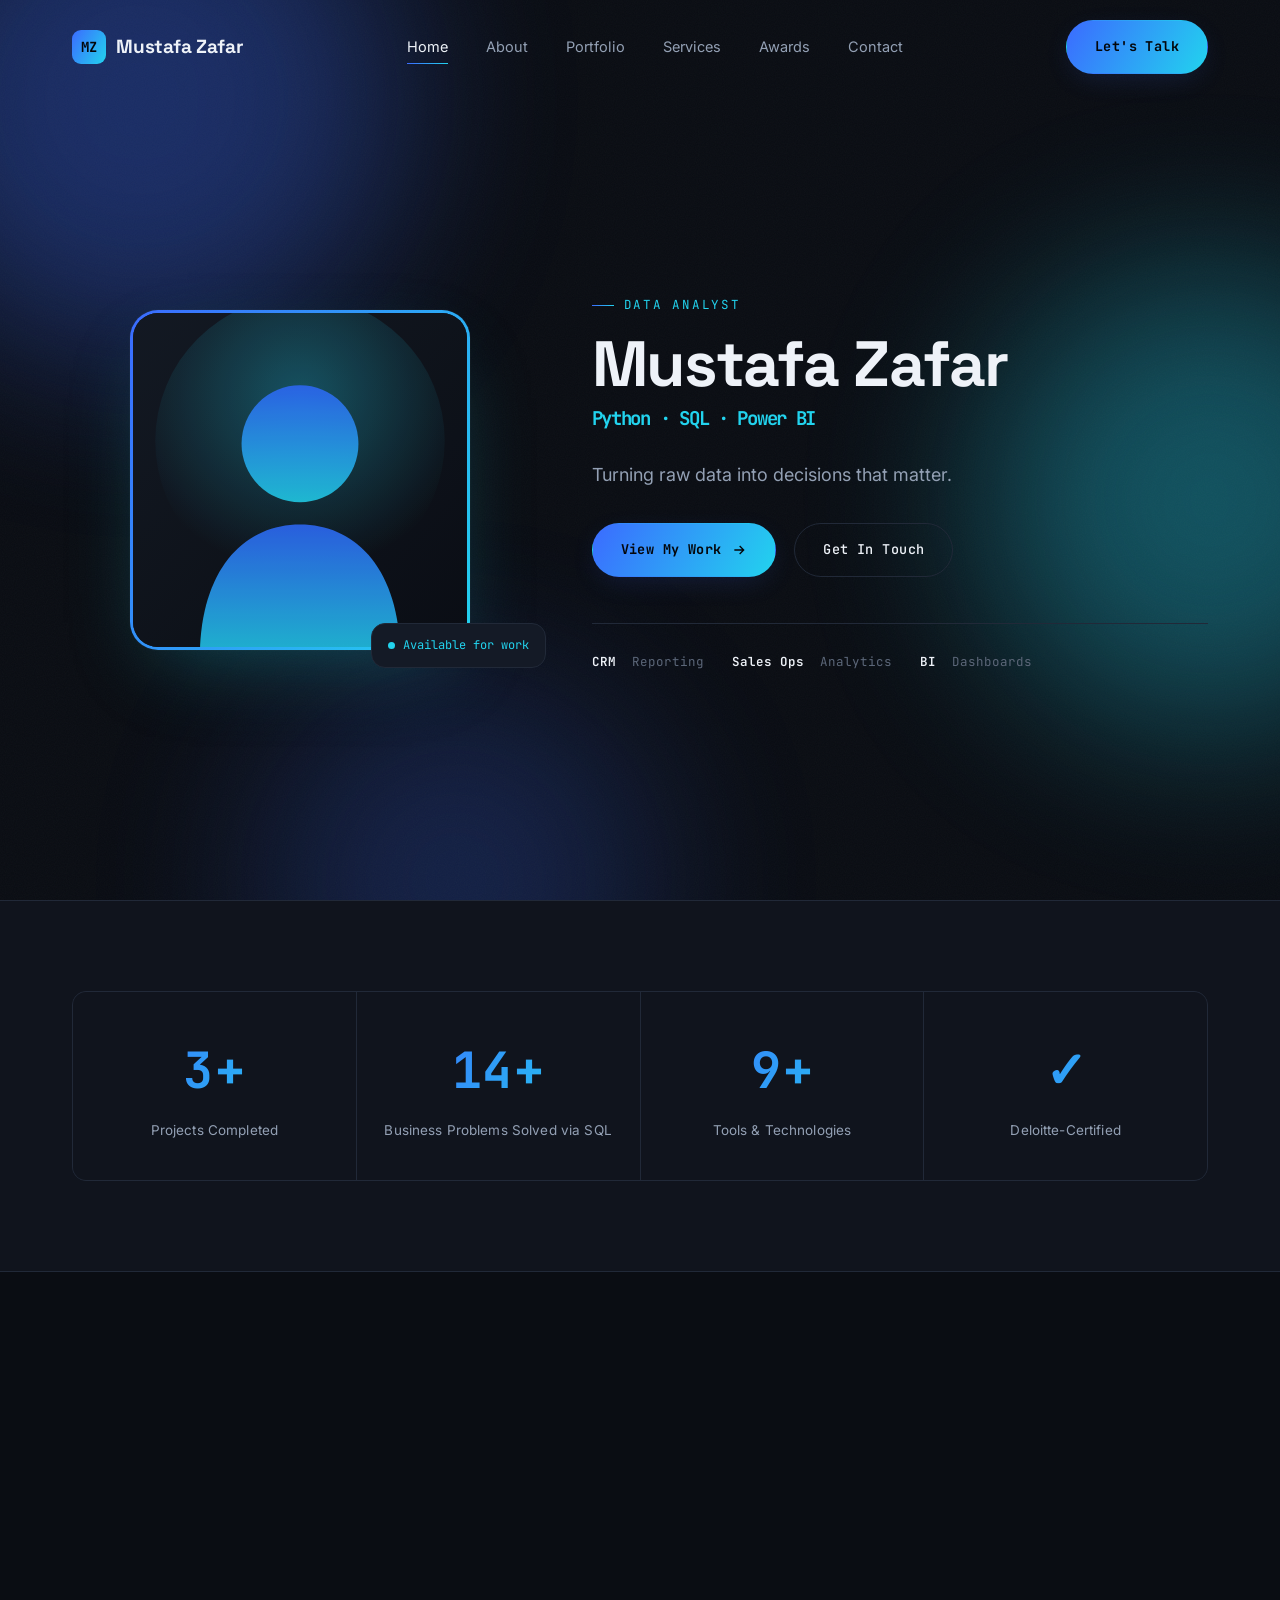
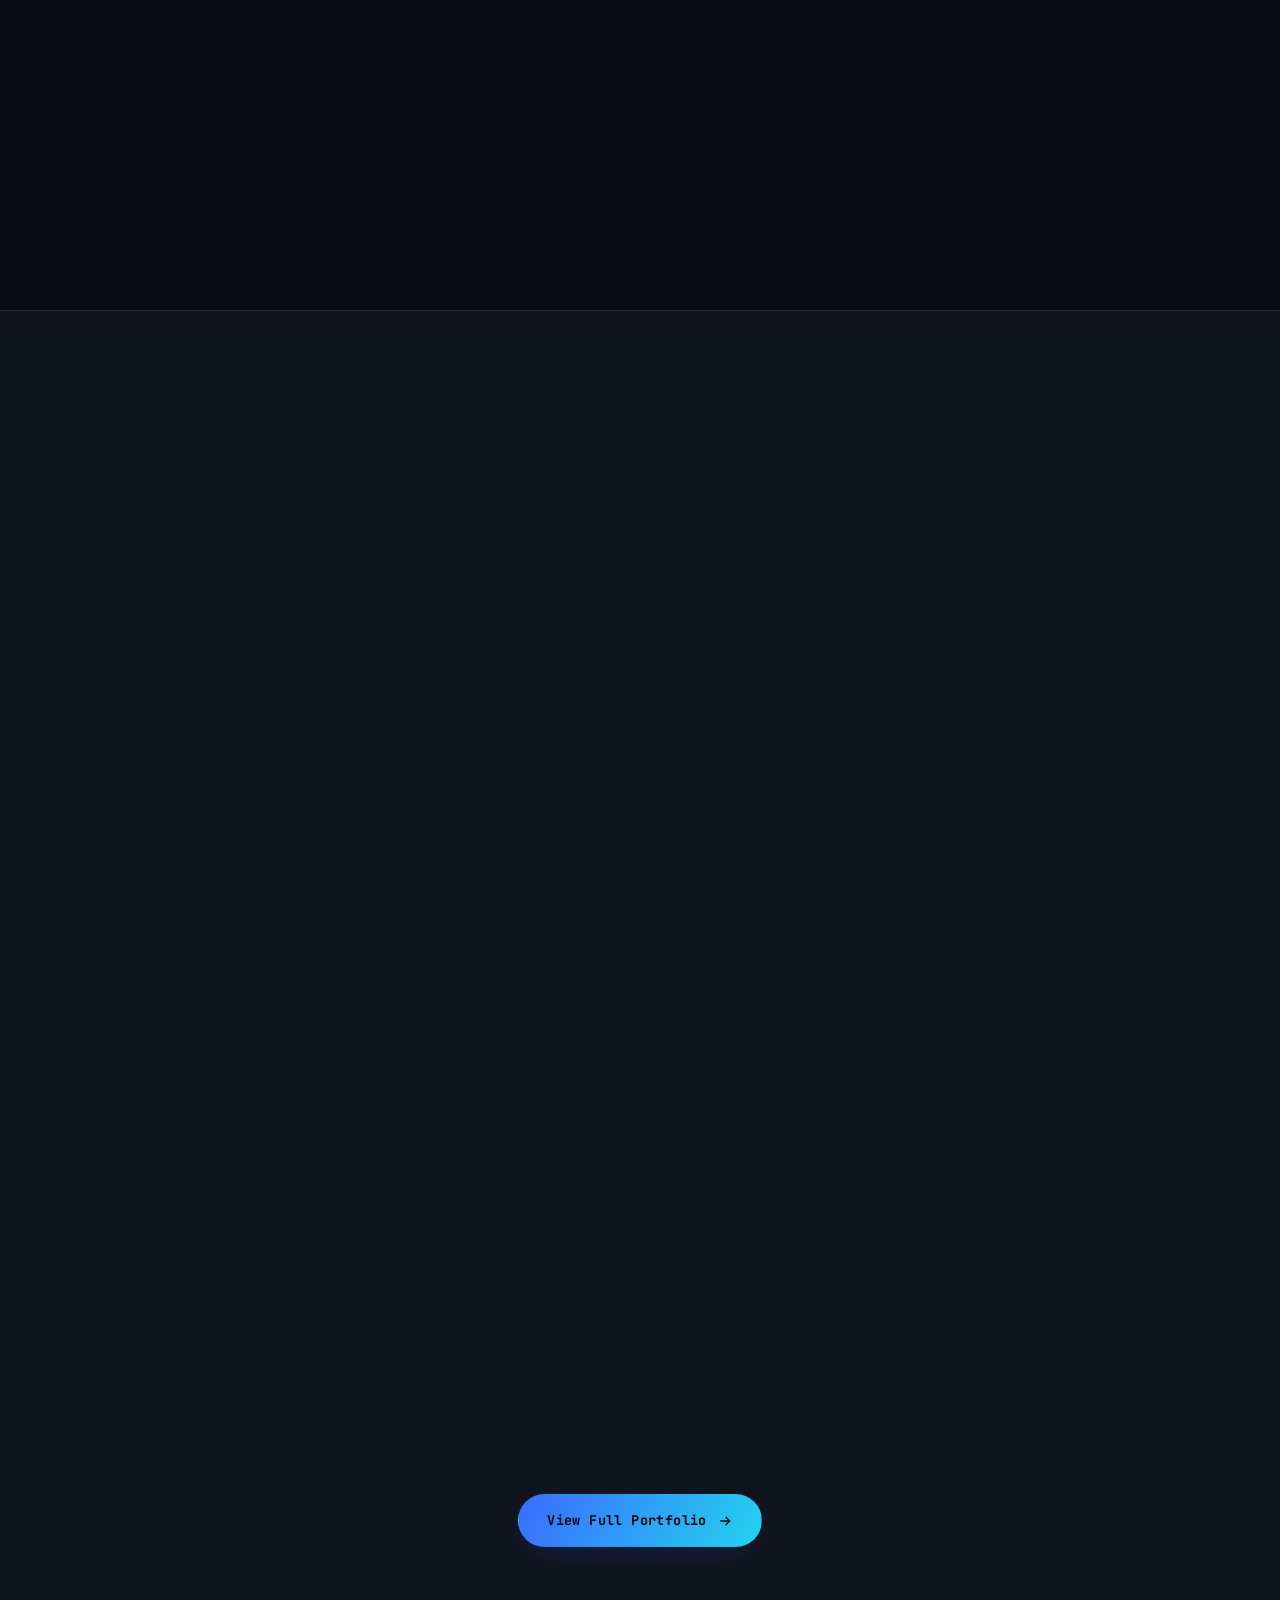
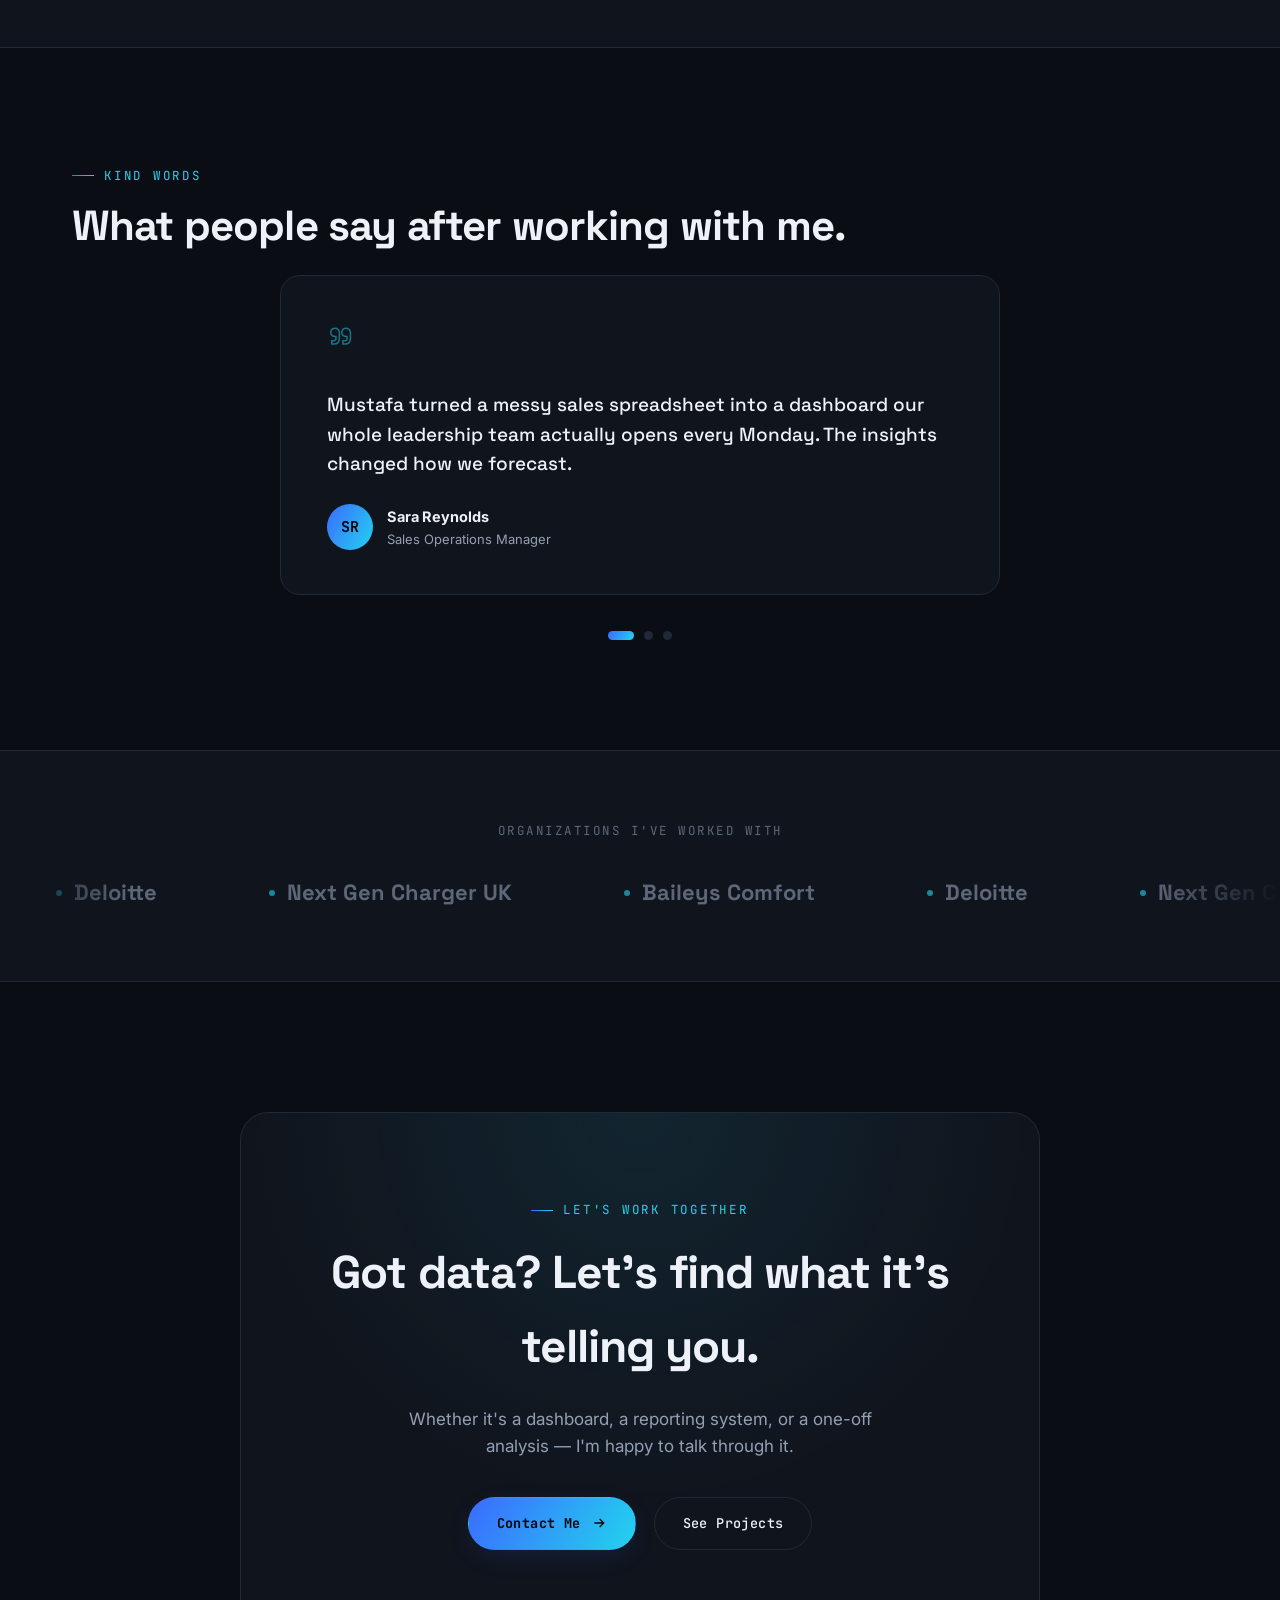
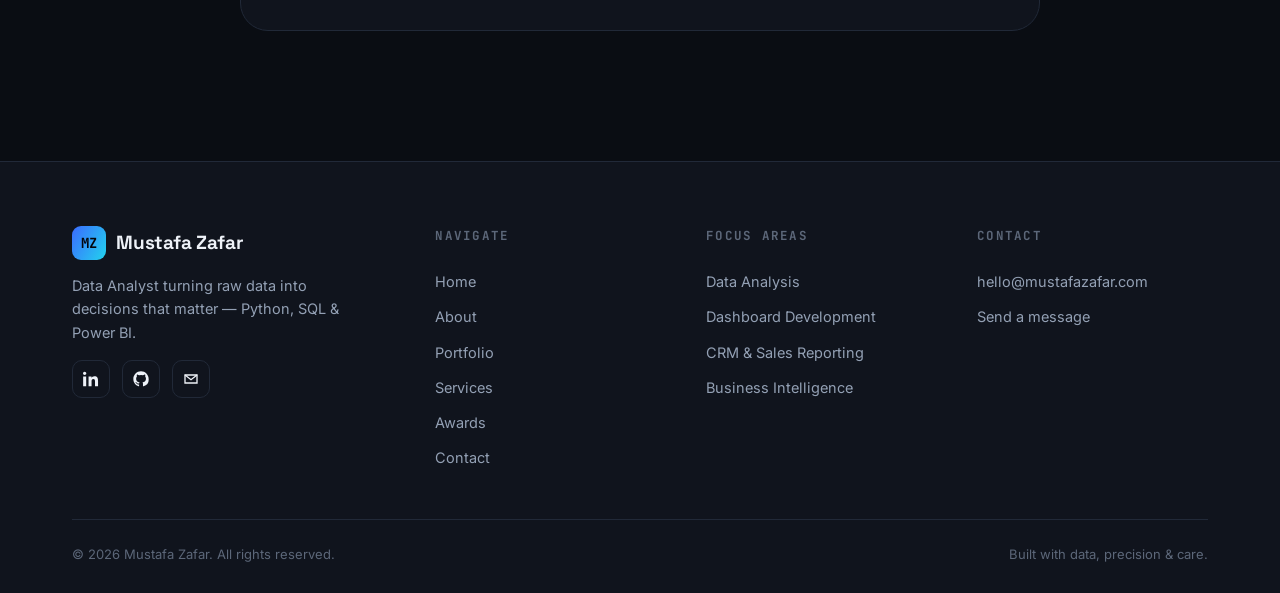
==== index.html @ 4d863cb8 "Add files via upload" ====
<!DOCTYPE html>
<html lang="en">
<head>
<meta charset="UTF-8">
<meta name="viewport" content="width=device-width, initial-scale=1.0">
<title>Mustafa Zafar — Data Analyst</title>
<meta name="description" content="Mustafa Zafar — Data Analyst specializing in Python, SQL, and Power BI. Turning raw data into decisions that matter.">
<link rel="preconnect" href="https://fonts.googleapis.com">
<link href="https://fonts.googleapis.com/css2?family=Space+Grotesk:wght@500;700&family=Inter:wght@400;500;600&family=JetBrains+Mono:wght@400;500;700&display=swap" rel="stylesheet">
<link rel="stylesheet" href="assets/css/style.css">
<link rel="stylesheet" href="assets/css/home.css">
</head>
<body data-page="home">

<div class="ambient">
  <div class="blob blob-a"></div>
  <div class="blob blob-b"></div>
  <div class="blob blob-c"></div>
</div>
<div class="grain"></div>

<!-- ===== Header ===== -->
<header class="site-header">
  <div class="container nav-inner">
    <a href="index.html" class="logo">
      <span class="logo-mark">MZ</span>
      Mustafa Zafar
    </a>
    <nav class="nav-links">
      <a href="index.html" class="active">Home</a>
      <a href="about.html">About</a>
      <a href="portfolio.html">Portfolio</a>
      <a href="services.html">Services</a>
      <a href="awards.html">Awards</a>
      <a href="contact.html">Contact</a>
    </nav>
    <div class="nav-cta">
      <a href="contact.html" class="btn btn-primary">Let's Talk</a>
      <button class="nav-toggle" aria-label="Toggle menu">
        <span></span><span></span><span></span>
      </button>
    </div>
  </div>
</header>

<main>

  <!-- ===== Hero ===== -->
  <section class="hero">
    <div class="container hero-grid">
      <div class="hero-photo-wrap">
        <div class="hero-photo-frame">
          <div class="hero-photo-inner">
            <img src="assets/img/placeholder-headshot.svg" alt="Mustafa Zafar — Data Analyst" data-img="headshot">
          </div>
        </div>
        <div class="hero-photo-tag"><span class="dot"></span> Available for work</div>
      </div>

      <div class="hero-copy">
        <span class="eyebrow" data-ck="home.heroEyebrow">Data Analyst</span>
        <h1><span data-ck="home.heroName">Mustafa Zafar</span><span class="hero-role" data-ck="home.heroRole">Python · SQL · Power BI</span></h1>
        <p class="hero-tagline" data-ck="home.heroTagline">Turning raw data into decisions that matter.</p>
        <div class="hero-actions">
          <a href="portfolio.html" class="btn btn-primary">
            <span data-ck="home.heroCtaPrimary">View My Work</span>
            <svg viewBox="0 0 24 24" fill="none" stroke="currentColor" stroke-width="2"><path d="M5 12h14M13 6l6 6-6 6"/></svg>
          </a>
          <a href="contact.html" class="btn btn-ghost" data-ck="home.heroCtaSecondary">Get In Touch</a>
        </div>
        <div class="hero-meta">
          <div class="hero-meta-item"><b>CRM</b>&nbsp;Reporting</div>
          <div class="hero-meta-item"><b>Sales Ops</b>&nbsp;Analytics</div>
          <div class="hero-meta-item"><b>BI</b>&nbsp;Dashboards</div>
        </div>
      </div>
    </div>
  </section>

  <!-- ===== Stats ===== -->
  <section class="stats">
    <div class="container">
      <div class="stats-grid">
        <div class="stat-card reveal">
          <div class="stat-num js-counter" data-stat="statProjects" data-target="4" data-suffix="+"><span class="num-value">0</span>+</div>
          <div class="stat-label">Projects Completed</div>
        </div>
        <div class="stat-card reveal reveal-delay-1">
          <div class="stat-num js-counter" data-stat="statProblems" data-target="15" data-suffix="+"><span class="num-value">0</span>+</div>
          <div class="stat-label">Business Problems Solved via SQL</div>
        </div>
        <div class="stat-card reveal reveal-delay-2">
          <div class="stat-num js-counter" data-stat="statTools" data-target="10" data-suffix="+"><span class="num-value">0</span>+</div>
          <div class="stat-label">Tools &amp; Technologies</div>
        </div>
        <div class="stat-card reveal reveal-delay-3">
          <div class="stat-num"><span class="num-value">✓</span></div>
          <div class="stat-label">Deloitte-Certified</div>
        </div>
      </div>
    </div>
  </section>

  <!-- ===== Services teaser ===== -->
  <section class="services">
    <div class="container">
      <div class="services-head reveal">
        <div>
          <span class="eyebrow">What I Do</span>
          <h2 class="section-title">From raw tables to <span class="text-gradient">real decisions.</span></h2>
        </div>
        <a href="services.html" class="btn btn-ghost">All Services
          <svg viewBox="0 0 24 24" fill="none" stroke="currentColor" stroke-width="2"><path d="M5 12h14M13 6l6 6-6 6"/></svg>
        </a>
      </div>

      <div class="services-grid">
        <div class="service-card reveal">
          <div class="service-icon">
            <svg viewBox="0 0 24 24" fill="none" stroke-linecap="round" stroke-linejoin="round"><path d="M3 3v18h18"/><path d="M7 15l4-6 4 3 5-8"/></svg>
          </div>
          <h3>Data Analysis</h3>
          <p>Cleaning, modeling, and interpreting data to surface the insight that actually matters.</p>
        </div>
        <div class="service-card reveal reveal-delay-1">
          <div class="service-icon">
            <svg viewBox="0 0 24 24" fill="none" stroke-linecap="round" stroke-linejoin="round"><rect x="3" y="3" width="7" height="9" rx="1"/><rect x="14" y="3" width="7" height="5" rx="1"/><rect x="14" y="12" width="7" height="9" rx="1"/><rect x="3" y="16" width="7" height="5" rx="1"/></svg>
          </div>
          <h3>Dashboard Development</h3>
          <p>Interactive Power BI &amp; Tableau dashboards built for fast, confident decisions.</p>
        </div>
        <div class="service-card reveal reveal-delay-2">
          <div class="service-icon">
            <svg viewBox="0 0 24 24" fill="none" stroke-linecap="round" stroke-linejoin="round"><path d="M17 21v-2a4 4 0 0 0-4-4H5a4 4 0 0 0-4 4v2"/><circle cx="9" cy="7" r="4"/><path d="M23 21v-2a4 4 0 0 0-3-3.87"/><path d="M16 3.13a4 4 0 0 1 0 7.75"/></svg>
          </div>
          <h3>CRM &amp; Sales Reporting</h3>
          <p>Pipeline and performance reporting that keeps sales teams aligned on what's working.</p>
        </div>
        <div class="service-card reveal reveal-delay-3">
          <div class="service-icon">
            <svg viewBox="0 0 24 24" fill="none" stroke-linecap="round" stroke-linejoin="round"><path d="M12 2v20M2 12h20"/><circle cx="12" cy="12" r="9"/></svg>
          </div>
          <h3>Business Intelligence</h3>
          <p>Turning scattered metrics into a single source of truth leadership can act on.</p>
        </div>
      </div>
    </div>
  </section>

  <!-- ===== Featured Work ===== -->
  <section class="work">
    <div class="container">
      <span class="eyebrow reveal">Featured Work</span>
      <h2 class="section-title reveal">A few projects worth a closer look.</h2>

      <div class="work-grid" data-render="home-work">
        <!-- populated live from the Admin Panel's Portfolio manager -->
      </div>

      <div class="work-cta reveal">
        <a href="portfolio.html" class="btn btn-primary">
          View Full Portfolio
          <svg viewBox="0 0 24 24" fill="none" stroke="currentColor" stroke-width="2"><path d="M5 12h14M13 6l6 6-6 6"/></svg>
        </a>
      </div>
    </div>
  </section>

  <!-- ===== Testimonials ===== -->
  <section class="testimonials">
    <div class="container">
      <span class="eyebrow reveal">Kind Words</span>
      <h2 class="section-title reveal">What people say after working with me.</h2>

      <div class="testi-track-wrap reveal">
        <div class="testi-track">
          <div class="testi-slide">
            <div class="testi-card">
              <div class="testi-quote-mark">"</div>
              <p>Mustafa turned a messy sales spreadsheet into a dashboard our whole leadership team actually opens every Monday. The insights changed how we forecast.</p>
              <div class="testi-person">
                <div class="testi-avatar">SR</div>
                <div><b>Sara Reynolds</b><span>Sales Operations Manager</span></div>
              </div>
            </div>
          </div>
          <div class="testi-slide">
            <div class="testi-card">
              <div class="testi-quote-mark">"</div>
              <p>He has a rare mix of technical SQL skill and genuine business instinct. The CRM reporting he built saved our team hours every single week.</p>
              <div class="testi-person">
                <div class="testi-avatar">JK</div>
                <div><b>James Kilroy</b><span>CRM Lead, Next Gen Charger UK</span></div>
              </div>
            </div>
          </div>
          <div class="testi-slide">
            <div class="testi-card">
              <div class="testi-quote-mark">"</div>
              <p>Clear communication, clean dashboards, and always on time. Mustafa made our data feel usable for the first time in years.</p>
              <div class="testi-person">
                <div class="testi-avatar">AH</div>
                <div><b>Amara Hussain</b><span>Business Analyst, Baileys Comfort</span></div>
              </div>
            </div>
          </div>
        </div>
        <div class="testi-controls"></div>
      </div>
    </div>
  </section>

  <!-- ===== Organizations marquee ===== -->
  <section class="orgs">
    <div class="orgs-label reveal">Organizations I've Worked With</div>
    <div class="marquee">
      <div class="marquee-track">
        <div class="org-item"><span class="org-dot"></span>Deloitte</div>
        <div class="org-item"><span class="org-dot"></span>Next Gen Charger UK</div>
        <div class="org-item"><span class="org-dot"></span>Baileys Comfort</div>
        <div class="org-item"><span class="org-dot"></span>Deloitte</div>
        <div class="org-item"><span class="org-dot"></span>Next Gen Charger UK</div>
        <div class="org-item"><span class="org-dot"></span>Baileys Comfort</div>
        <div class="org-item"><span class="org-dot"></span>Deloitte</div>
        <div class="org-item"><span class="org-dot"></span>Next Gen Charger UK</div>
        <div class="org-item"><span class="org-dot"></span>Baileys Comfort</div>
        <div class="org-item"><span class="org-dot"></span>Deloitte</div>
        <div class="org-item"><span class="org-dot"></span>Next Gen Charger UK</div>
        <div class="org-item"><span class="org-dot"></span>Baileys Comfort</div>
      </div>
    </div>
  </section>

  <!-- ===== Closing CTA ===== -->
  <section class="cta-section">
    <div class="container">
      <div class="cta-box reveal">
        <span class="eyebrow">Let's Work Together</span>
        <h2 data-ck="home.ctaHeading">Got data? Let's find what it's telling you.</h2>
        <p data-ck="home.ctaSubtext">Whether it's a dashboard, a reporting system, or a one-off analysis — I'm happy to talk through it.</p>
        <div class="cta-actions">
          <a href="contact.html" class="btn btn-primary">
            Contact Me
            <svg viewBox="0 0 24 24" fill="none" stroke="currentColor" stroke-width="2"><path d="M5 12h14M13 6l6 6-6 6"/></svg>
          </a>
          <a href="portfolio.html" class="btn btn-ghost">See Projects</a>
        </div>
      </div>
    </div>
  </section>

</main>

<!-- ===== Footer ===== -->
<footer class="site-footer">
  <div class="container">
    <div class="footer-grid">
      <div class="footer-brand">
        <a href="index.html" class="logo"><span class="logo-mark">MZ</span> Mustafa Zafar</a>
        <p>Data Analyst turning raw data into decisions that matter — Python, SQL &amp; Power BI.</p>
        <div class="socials">
          <a href="#" class="social-btn" aria-label="LinkedIn" data-social="linkedin"><svg viewBox="0 0 24 24" fill="currentColor"><path d="M4.98 3.5C4.98 4.88 3.87 6 2.5 6S0 4.88 0 3.5 1.11 1 2.48 1s2.5 1.12 2.5 2.5zM.22 8.24h4.56V23H.22V8.24zM8.34 8.24h4.37v2.01h.06c.61-1.16 2.1-2.38 4.32-2.38 4.62 0 5.47 3.04 5.47 7v8.13h-4.56v-7.21c0-1.72-.03-3.93-2.39-3.93-2.4 0-2.77 1.87-2.77 3.8v7.34H8.34V8.24z"/></svg></a>
          <a href="#" class="social-btn" aria-label="GitHub" data-social="github"><svg viewBox="0 0 24 24" fill="currentColor"><path d="M12 .5C5.65.5.5 5.65.5 12c0 5.08 3.29 9.39 7.86 10.91.57.1.78-.25.78-.55v-2.15c-3.2.7-3.87-1.36-3.87-1.36-.53-1.34-1.29-1.7-1.29-1.7-1.05-.72.08-.7.08-.7 1.17.08 1.78 1.2 1.78 1.2 1.03 1.77 2.71 1.26 3.37.96.1-.75.4-1.26.73-1.55-2.55-.29-5.24-1.28-5.24-5.69 0-1.26.45-2.29 1.19-3.09-.12-.29-.52-1.46.11-3.05 0 0 .97-.31 3.18 1.18a11 11 0 0 1 5.79 0c2.2-1.49 3.17-1.18 3.17-1.18.64 1.59.24 2.76.12 3.05.74.8 1.18 1.83 1.18 3.09 0 4.42-2.69 5.39-5.25 5.68.41.36.78 1.07.78 2.17v3.21c0 .31.21.66.79.55A10.52 10.52 0 0 0 23.5 12C23.5 5.65 18.35.5 12 .5z"/></svg></a>
          <a href="#" class="social-btn" aria-label="Email" data-social="email-href"><svg viewBox="0 0 24 24" fill="none" stroke="currentColor" stroke-width="2"><path d="M3 6l9 7 9-7"/><path d="M3 6h18v12H3z"/></svg></a>
        </div>
      </div>
      <div class="footer-col">
        <h4>Navigate</h4>
        <a href="index.html">Home</a>
        <a href="about.html">About</a>
        <a href="portfolio.html">Portfolio</a>
        <a href="services.html">Services</a>
        <a href="awards.html">Awards</a>
        <a href="contact.html">Contact</a>
      </div>
      <div class="footer-col">
        <h4>Focus Areas</h4>
        <a href="services.html">Data Analysis</a>
        <a href="services.html">Dashboard Development</a>
        <a href="services.html">CRM &amp; Sales Reporting</a>
        <a href="services.html">Business Intelligence</a>
      </div>
      <div class="footer-col">
        <h4>Contact</h4>
        <a href="mailto:hello@mustafazafar.com" data-social="email">hello@mustafazafar.com</a>
        <a href="contact.html">Send a message</a>
      </div>
    </div>
    <div class="footer-bottom">
      <span>© <span id="year"></span> Mustafa Zafar. All rights reserved.</span>
      <span>Built with data, precision &amp; care.</span>
    </div>
  </div>
</footer>

<script src="assets/js/main.js"></script>
<script src="assets/js/store.js"></script>
<script src="assets/js/theme.js"></script>
<script src="assets/js/site-loader.js"></script>
<script src="assets/js/home.js"></script>
</body>
</html>
---- assets/css/style.css ----
/* ==========================================================================
   Mustafa Zafar — Portfolio Design System
   Palette: near-black charcoal base, electric blue + cyan/teal signal colors
   Type: Space Grotesk (display) / Inter (body) / JetBrains Mono (data/labels)
   ========================================================================== */

:root{
  --bg: #0a0d13;
  --bg-panel: #10141d;
  --bg-panel-2: #141a26;
  --line: #212938;
  --text: #eef2f8;
  --text-muted: #93a0b4;
  --text-dim: #5c6779;

  --blue: #3b6bff;
  --blue-soft: #3b6bff33;
  --cyan: #22d3ee;
  --cyan-soft: #22d3ee33;
  --grad-signal: linear-gradient(120deg, var(--blue), var(--cyan));

  --font-display: 'Space Grotesk', 'Inter', sans-serif;
  --font-body: 'Inter', sans-serif;
  --font-mono: 'JetBrains Mono', monospace;

  --container: 1200px;
  --radius: 14px;
  --ease: cubic-bezier(.22,.61,.36,1);
}

*,*::before,*::after{ box-sizing:border-box; }
html{ scroll-behavior:smooth; }

body{
  margin:0;
  background:var(--bg);
  color:var(--text);
  font-family:var(--font-body);
  line-height:1.6;
  overflow-x:hidden;
  -webkit-font-smoothing:antialiased;
}

img{ max-width:100%; display:block; }
a{ color:inherit; text-decoration:none; }
ul{ list-style:none; margin:0; padding:0; }
button{ font-family:inherit; cursor:pointer; }

.container{
  width:100%;
  max-width:var(--container);
  margin:0 auto;
  padding:0 32px;
}
@media (max-width:480px){
  .container{ padding:0 20px; }
}

.eyebrow{
  font-family:var(--font-mono);
  font-size:12.5px;
  letter-spacing:.14em;
  text-transform:uppercase;
  color:var(--cyan);
  display:inline-flex;
  align-items:center;
  gap:10px;
  margin-bottom:16px;
}
.eyebrow::before{
  content:'';
  width:22px; height:1px;
  background:var(--grad-signal);
}

h1,h2,h3,h4{
  font-family:var(--font-display);
  font-weight:700;
  letter-spacing:-0.02em;
  margin:0 0 .5em;
  color:var(--text);
}

.section-title{
  font-size:clamp(28px,4vw,42px);
  line-height:1.15;
}
.section-sub{
  color:var(--text-muted);
  font-size:16px;
  max-width:560px;
  margin:0 0 40px;
}

.text-gradient{
  background:var(--grad-signal);
  -webkit-background-clip:text;
  background-clip:text;
  color:transparent;
}

/* ---------- Buttons ---------- */
.btn{
  display:inline-flex;
  align-items:center;
  gap:10px;
  font-family:var(--font-mono);
  font-size:13.5px;
  letter-spacing:.03em;
  font-weight:500;
  padding:15px 28px;
  border-radius:999px;
  border:1px solid transparent;
  transition:transform .35s var(--ease), box-shadow .35s var(--ease), border-color .35s var(--ease), background .35s var(--ease);
  white-space:nowrap;
}
.btn-primary{
  background:var(--grad-signal);
  color:#04060a;
  font-weight:700;
  box-shadow:0 8px 30px -8px var(--blue-soft);
}
.btn-primary:hover{
  transform:translateY(-2px);
  box-shadow:0 14px 40px -8px rgba(59,107,255,.55);
}
.btn-ghost{
  background:transparent;
  border-color:var(--line);
  color:var(--text);
}
.btn-ghost:hover{
  border-color:var(--cyan);
  color:var(--cyan);
  transform:translateY(-2px);
}
.btn svg{ width:16px; height:16px; transition:transform .35s var(--ease); }
.btn:hover svg{ transform:translateX(3px); }

/* ---------- Background ambient motion ---------- */
.ambient{
  position:fixed;
  inset:0;
  z-index:0;
  overflow:hidden;
  pointer-events:none;
}
.blob{
  position:absolute;
  border-radius:50%;
  filter:blur(90px);
  opacity:.35;
  will-change:transform;
}
.blob-a{ width:520px; height:520px; background:var(--blue); top:-160px; left:-120px; animation:drift1 26s ease-in-out infinite; }
.blob-b{ width:460px; height:460px; background:var(--cyan); top:30%; right:-160px; animation:drift2 30s ease-in-out infinite; }
.blob-c{ width:400px; height:400px; background:var(--blue); bottom:-180px; left:20%; animation:drift3 34s ease-in-out infinite; opacity:.22; }

@keyframes drift1{
  0%,100%{ transform:translate(0,0) scale(1); }
  50%{ transform:translate(60px,90px) scale(1.12); }
}
@keyframes drift2{
  0%,100%{ transform:translate(0,0) scale(1); }
  50%{ transform:translate(-70px,60px) scale(1.08); }
}
@keyframes drift3{
  0%,100%{ transform:translate(0,0) scale(1); opacity:.22; }
  50%{ transform:translate(50px,-40px) scale(1.15); opacity:.32; }
}
@media (prefers-reduced-motion: reduce){
  .blob{ animation:none !important; }
}

.grain{
  position:fixed;
  inset:0;
  z-index:1;
  pointer-events:none;
  opacity:.035;
  background-image:url("data:image/svg+xml;utf8,<svg xmlns='http://www.w3.org/2000/svg' width='120' height='120'><filter id='n'><feTurbulence type='fractalNoise' baseFrequency='0.9' numOctaves='2' stitchTiles='stitch'/></filter><rect width='100%25' height='100%25' filter='url(%23n)'/></svg>");
}

main, header, footer{ position:relative; z-index:2; }

/* ---------- Reveal on scroll ---------- */
.reveal{
  opacity:0;
  transform:translateY(36px);
  transition:opacity .9s var(--ease), transform .9s var(--ease);
}
.reveal.is-visible{ opacity:1; transform:translateY(0); }
.reveal-delay-1{ transition-delay:.08s; }
.reveal-delay-2{ transition-delay:.16s; }
.reveal-delay-3{ transition-delay:.24s; }
.reveal-delay-4{ transition-delay:.32s; }

/* ---------- Header / Nav ---------- */
.site-header{
  position:fixed;
  top:0; left:0; right:0;
  z-index:100;
  padding:20px 0;
  transition:background .4s var(--ease), border-color .4s var(--ease), padding .4s var(--ease);
  border-bottom:1px solid transparent;
}
.site-header.scrolled{
  background:rgba(10,13,19,.78);
  backdrop-filter:blur(16px) saturate(140%);
  border-bottom-color:var(--line);
  padding:14px 0;
}
.nav-inner{
  display:flex;
  align-items:center;
  justify-content:space-between;
}
.logo{
  font-family:var(--font-display);
  font-weight:700;
  font-size:19px;
  letter-spacing:-.01em;
  display:flex;
  align-items:center;
  gap:10px;
}
.logo-mark{
  width:34px; height:34px;
  border-radius:9px;
  background:var(--grad-signal);
  display:flex;
  align-items:center;
  justify-content:center;
  font-family:var(--font-mono);
  font-weight:700;
  color:#04060a;
  font-size:14px;
}
.nav-links{
  display:flex;
  align-items:center;
  gap:38px;
}
.nav-links a{
  font-size:14.5px;
  color:var(--text-muted);
  position:relative;
  padding:4px 0;
  transition:color .3s;
}
.nav-links a::after{
  content:'';
  position:absolute; left:0; bottom:-2px;
  width:0; height:1.5px;
  background:var(--grad-signal);
  transition:width .3s var(--ease);
}
.nav-links a:hover,.nav-links a.active{ color:var(--text); }
.nav-links a:hover::after,.nav-links a.active::after{ width:100%; }
.nav-cta{ display:flex; align-items:center; gap:18px; }
.nav-toggle{
  display:none;
  flex-direction:column;
  gap:5px;
  background:none; border:none;
  padding:8px;
}
.nav-toggle span{ width:22px; height:2px; background:var(--text); border-radius:2px; transition:.3s; }

@media (max-width:900px){
  .nav-links{
    position:fixed;
    top:0; right:0;
    height:100vh;
    width:min(78vw,320px);
    background:var(--bg-panel);
    border-left:1px solid var(--line);
    flex-direction:column;
    justify-content:center;
    gap:30px;
    transform:translateX(100%);
    transition:transform .45s var(--ease);
  }
  .nav-links.open{ transform:translateX(0); }
  .nav-toggle{ display:flex; }
  .nav-cta .btn-primary{ display:none; }
}

/* ---------- Footer ---------- */
.site-footer{
  border-top:1px solid var(--line);
  padding:64px 0 28px;
  background:var(--bg-panel);
}
.footer-grid{
  display:grid;
  grid-template-columns:1.4fr 1fr 1fr 1fr;
  gap:40px;
  padding-bottom:44px;
}
.footer-brand p{
  color:var(--text-muted);
  font-size:14.5px;
  max-width:280px;
  margin-top:14px;
}
.footer-col h4{
  font-family:var(--font-mono);
  font-size:12.5px;
  letter-spacing:.1em;
  text-transform:uppercase;
  color:var(--text-dim);
  margin-bottom:18px;
}
.footer-col a{
  display:block;
  color:var(--text-muted);
  font-size:14.5px;
  padding:6px 0;
  transition:color .3s;
}
.footer-col a:hover{ color:var(--cyan); }
.socials{ display:flex; gap:12px; margin-top:16px; }
.social-btn{
  width:38px; height:38px;
  border-radius:10px;
  border:1px solid var(--line);
  display:flex; align-items:center; justify-content:center;
  transition:.3s var(--ease);
}
.social-btn svg{ width:16px; height:16px; }
.social-btn:hover{
  border-color:var(--cyan);
  color:var(--cyan);
  transform:translateY(-3px);
}
.footer-bottom{
  border-top:1px solid var(--line);
  padding-top:24px;
  display:flex;
  justify-content:space-between;
  flex-wrap:wrap;
  gap:12px;
  font-size:13px;
  color:var(--text-dim);
}

@media (max-width:760px){
  .footer-grid{ grid-template-columns:1fr 1fr; }
}

/* ---------- Closing CTA (shared across every page) ---------- */
.cta-section{
  padding:130px 0;
  text-align:center;
  position:relative;
}
.cta-box{
  border:1px solid var(--line);
  border-radius:28px;
  padding:80px 40px;
  background:radial-gradient(600px circle at 50% 0%, rgba(34,211,238,.09), transparent 65%), var(--bg-panel);
  max-width:800px;
  margin:0 auto;
}
.cta-box h2{ font-size:clamp(30px,4.4vw,46px); }
.cta-box p{ color:var(--text-muted); font-size:17px; max-width:480px; margin:16px auto 36px; }
.cta-actions{ display:flex; gap:18px; justify-content:center; flex-wrap:wrap; }

@media (max-width:600px){
  .cta-box{ padding:56px 26px; border-radius:22px; }
}
---- assets/css/home.css ----
/* ---------- Hero ---------- */
.hero{
  min-height:100vh;
  display:flex;
  align-items:center;
  padding:150px 0 90px;
}
.hero-grid{
  display:grid;
  grid-template-columns:.85fr 1.15fr;
  gap:64px;
  align-items:center;
}
.hero-photo-wrap{
  position:relative;
  display:flex;
  justify-content:center;
}
.hero-photo-frame{
  position:relative;
  width:340px;
  aspect-ratio:1/1;
  border-radius:28px;
  padding:3px;
  background:var(--grad-signal);
  box-shadow:0 0 0 1px rgba(255,255,255,.02), 0 30px 80px -30px rgba(34,211,238,.35);
  animation:frame-pulse 5s ease-in-out infinite;
}
@keyframes frame-pulse{
  0%,100%{ box-shadow:0 0 0 1px rgba(255,255,255,.02), 0 30px 80px -30px rgba(34,211,238,.35); }
  50%{ box-shadow:0 0 0 1px rgba(255,255,255,.02), 0 34px 100px -26px rgba(59,107,255,.5); }
}
.hero-photo-inner{
  width:100%; height:100%;
  border-radius:25px;
  overflow:hidden;
  background:var(--bg-panel);
  position:relative;
}
.hero-photo-inner img{
  width:100%; height:100%;
  object-fit:cover;
  clip-path:inset(0 0 0 0);
  animation:photo-reveal 1.4s var(--ease) .3s both;
}
@keyframes photo-reveal{
  0%{ clip-path:inset(0 100% 0 0); filter:saturate(1.4) brightness(1.3); }
  60%{ filter:saturate(1.15) brightness(1.05); }
  100%{ clip-path:inset(0 0 0 0); filter:saturate(1) brightness(1); }
}
.hero-photo-tag{
  position:absolute;
  bottom:-18px; right:-18px;
  background:var(--bg-panel-2);
  border:1px solid var(--line);
  border-radius:14px;
  padding:12px 16px;
  font-family:var(--font-mono);
  font-size:12px;
  color:var(--cyan);
  display:flex;
  align-items:center;
  gap:8px;
  animation:tag-float 4s ease-in-out infinite;
  backdrop-filter:blur(10px);
}
.hero-photo-tag .dot{
  width:7px; height:7px; border-radius:50%;
  background:var(--cyan);
  box-shadow:0 0 0 0 rgba(34,211,238,.6);
  animation:dot-ping 2s infinite;
}
@keyframes dot-ping{
  0%{ box-shadow:0 0 0 0 rgba(34,211,238,.55); }
  70%{ box-shadow:0 0 0 8px rgba(34,211,238,0); }
  100%{ box-shadow:0 0 0 0 rgba(34,211,238,0); }
}
@keyframes tag-float{
  0%,100%{ transform:translateY(0); }
  50%{ transform:translateY(-6px); }
}

.hero-copy .eyebrow{ opacity:0; animation:rise .8s var(--ease) .1s forwards; }
.hero-copy h1{ opacity:0; animation:rise .8s var(--ease) .25s forwards; }
.hero-copy .hero-tagline{ opacity:0; animation:rise .8s var(--ease) .4s forwards; }
.hero-copy .hero-actions{ opacity:0; animation:rise .8s var(--ease) .55s forwards; }
.hero-copy .hero-meta{ opacity:0; animation:rise .8s var(--ease) .7s forwards; }
@keyframes rise{
  from{ opacity:0; transform:translateY(22px); }
  to{ opacity:1; transform:translateY(0); }
}

.hero h1{
  font-size:clamp(38px,5.2vw,64px);
  line-height:1.05;
}
.hero-role{
  font-family:var(--font-mono);
  font-size:clamp(15px,1.6vw,19px);
  color:var(--cyan);
  margin-top:10px;
  display:block;
}
.hero-tagline{
  color:var(--text-muted);
  font-size:18px;
  max-width:480px;
  margin:22px 0 34px;
}
.hero-actions{
  display:flex;
  align-items:center;
  gap:18px;
  flex-wrap:wrap;
}
.hero-meta{
  display:flex;
  gap:28px;
  margin-top:46px;
  padding-top:28px;
  border-top:1px solid var(--line);
  flex-wrap:wrap;
}
.hero-meta-item{
  font-family:var(--font-mono);
  font-size:12.5px;
  color:var(--text-dim);
  display:flex;
  align-items:center;
  gap:8px;
}
.hero-meta-item b{ color:var(--text); font-weight:600; }

@media (max-width:900px){
  .hero-grid{ grid-template-columns:1fr; text-align:center; }
  .hero-actions{ justify-content:center; }
  .hero-meta{ justify-content:center; }
  .hero-photo-frame{ width:260px; max-width:70vw; }
  .hero-photo-tag{ right:0; bottom:-16px; }
}
@media (max-width:380px){
  .hero-photo-frame{ width:210px; }
}

/* ---------- Stats ---------- */
.stats{
  padding:90px 0;
  border-top:1px solid var(--line);
  border-bottom:1px solid var(--line);
  background:var(--bg-panel);
}
.stats-grid{
  display:grid;
  grid-template-columns:repeat(4,1fr);
  gap:1px;
  background:var(--line);
  border:1px solid var(--line);
  border-radius:var(--radius);
  overflow:hidden;
}
.stat-card{
  background:var(--bg-panel);
  padding:38px 24px;
  text-align:center;
  transition:background .4s var(--ease);
}
.stat-card:hover{ background:var(--bg-panel-2); }
.stat-num{
  font-family:var(--font-mono);
  font-size:clamp(34px,4.5vw,50px);
  font-weight:700;
  background:var(--grad-signal);
  -webkit-background-clip:text; background-clip:text; color:transparent;
  display:flex; align-items:baseline; justify-content:center; gap:2px;
}
.stat-label{
  color:var(--text-muted);
  font-size:13.5px;
  margin-top:10px;
  letter-spacing:.01em;
}
@media (max-width:760px){
  .stats-grid{ grid-template-columns:1fr 1fr; }
}

/* ---------- Services ---------- */
.services{ padding:130px 0 100px; }
.services-head{
  display:flex;
  justify-content:space-between;
  align-items:flex-end;
  gap:24px;
  flex-wrap:wrap;
}
.services-grid{
  display:grid;
  grid-template-columns:repeat(4,1fr);
  gap:22px;
  margin-top:20px;
}
.service-card{
  background:var(--bg-panel);
  border:1px solid var(--line);
  border-radius:var(--radius);
  padding:30px 26px;
  transition:transform .45s var(--ease), border-color .45s var(--ease), box-shadow .45s var(--ease);
  position:relative;
  overflow:hidden;
}
.service-card::before{
  content:'';
  position:absolute; inset:0;
  background:radial-gradient(240px circle at 20% 0%, var(--cyan-soft), transparent 60%);
  opacity:0;
  transition:opacity .45s var(--ease);
}
.service-card:hover{
  transform:translateY(-8px);
  border-color:var(--cyan);
  box-shadow:0 24px 60px -30px rgba(34,211,238,.35);
}
.service-card:hover::before{ opacity:1; }
.service-icon{
  width:52px; height:52px;
  border-radius:13px;
  background:var(--bg-panel-2);
  border:1px solid var(--line);
  display:flex; align-items:center; justify-content:center;
  margin-bottom:22px;
  position:relative; z-index:1;
}
.service-icon svg{ width:24px; height:24px; stroke:var(--cyan); }
.service-card h3{ font-size:19px; position:relative; z-index:1; }
.service-card p{
  color:var(--text-muted);
  font-size:14.5px;
  margin:0;
  position:relative; z-index:1;
}
@media (max-width:900px){
  .services-grid{ grid-template-columns:1fr 1fr; }
}
@media (max-width:560px){
  .services-grid{ grid-template-columns:1fr; }
}

/* ---------- Featured Work ---------- */
.work{ padding:100px 0; background:var(--bg-panel); border-top:1px solid var(--line); border-bottom:1px solid var(--line); }
.work-grid{
  display:grid;
  grid-template-columns:repeat(2,1fr);
  gap:24px;
  margin-top:20px;
}
.work-card{
  position:relative;
  border-radius:var(--radius);
  overflow:hidden;
  border:1px solid var(--line);
  background:var(--bg-panel-2);
  cursor:pointer;
}
.work-thumb{
  aspect-ratio:16/10;
  overflow:hidden;
}
.work-thumb img{
  width:100%; height:100%;
  object-fit:cover;
  transition:transform .7s var(--ease);
}
.work-card:hover .work-thumb img{ transform:scale(1.09); }
.work-info{
  padding:20px 22px 24px;
  display:flex;
  justify-content:space-between;
  align-items:center;
  gap:12px;
}
.work-info h3{ font-size:17.5px; margin:0 0 4px; }
.work-tag{
  font-family:var(--font-mono);
  font-size:12px;
  color:var(--text-dim);
}
.work-arrow{
  width:38px; height:38px;
  border-radius:50%;
  border:1px solid var(--line);
  display:flex; align-items:center; justify-content:center;
  flex-shrink:0;
  transition:.4s var(--ease);
}
.work-arrow svg{ width:15px; height:15px; transition:.4s var(--ease); }
.work-card:hover .work-arrow{ background:var(--grad-signal); border-color:transparent; }
.work-card:hover .work-arrow svg{ stroke:#04060a; transform:rotate(45deg); }
.work-cta{ display:flex; justify-content:center; margin-top:46px; }

@media (max-width:760px){
  .work-grid{ grid-template-columns:1fr; }
}

/* ---------- Testimonials ---------- */
.testimonials{ padding:110px 0; }
.testi-track-wrap{ position:relative; margin-top:20px; overflow:hidden; }
.testi-track{
  display:flex;
  transition:transform .6s var(--ease);
}
.testi-slide{
  min-width:100%;
  padding:4px;
}
.testi-card{
  background:var(--bg-panel);
  border:1px solid var(--line);
  border-radius:20px;
  padding:44px 46px;
  max-width:720px;
  margin:0 auto;
  position:relative;
}
.testi-quote-mark{
  font-family:var(--font-display);
  font-size:64px;
  line-height:1;
  color:transparent;
  -webkit-text-stroke:1.5px var(--cyan);
  opacity:.5;
  margin-bottom:6px;
}
.testi-card p{
  font-size:19px;
  line-height:1.55;
  color:var(--text);
  font-family:var(--font-display);
  font-weight:500;
  margin:0 0 26px;
}
.testi-person{
  display:flex;
  align-items:center;
  gap:14px;
}
.testi-avatar{
  width:46px; height:46px;
  border-radius:50%;
  background:var(--grad-signal);
  display:flex; align-items:center; justify-content:center;
  font-family:var(--font-mono);
  font-weight:700;
  color:#04060a;
  font-size:15px;
  flex-shrink:0;
}
.testi-person b{ display:block; font-size:14.5px; }
.testi-person span{ display:block; font-size:13px; color:var(--text-muted); }
.testi-controls{
  display:flex;
  justify-content:center;
  gap:10px;
  margin-top:32px;
}
.testi-dot{
  width:9px; height:9px;
  border-radius:50%;
  background:var(--line);
  border:none;
  padding:0;
  transition:.35s var(--ease);
}
.testi-dot.active{
  background:var(--grad-signal);
  width:26px;
  border-radius:6px;
}

/* ---------- Marquee / Orgs ---------- */
.orgs{ padding:70px 0; border-top:1px solid var(--line); border-bottom:1px solid var(--line); background:var(--bg-panel); }
.orgs-label{
  text-align:center;
  color:var(--text-dim);
  font-family:var(--font-mono);
  font-size:12.5px;
  letter-spacing:.12em;
  text-transform:uppercase;
  margin-bottom:34px;
}
.marquee{
  overflow:hidden;
  position:relative;
  -webkit-mask-image:linear-gradient(90deg, transparent, #000 10%, #000 90%, transparent);
  mask-image:linear-gradient(90deg, transparent, #000 10%, #000 90%, transparent);
}
.marquee-track{
  display:flex;
  width:max-content;
  gap:0;
  animation:marquee-scroll 26s linear infinite;
}
.marquee-track:hover{ animation-play-state:paused; }
@keyframes marquee-scroll{
  from{ transform:translateX(0); }
  to{ transform:translateX(-50%); }
}
.org-item{
  display:flex;
  align-items:center;
  gap:12px;
  padding:0 56px;
  font-family:var(--font-display);
  font-weight:700;
  font-size:22px;
  color:var(--text-dim);
  white-space:nowrap;
  transition:color .3s;
}
.org-item:hover{ color:var(--cyan); }
.org-item .org-dot{ width:6px; height:6px; border-radius:50%; background:var(--cyan); opacity:.6; }
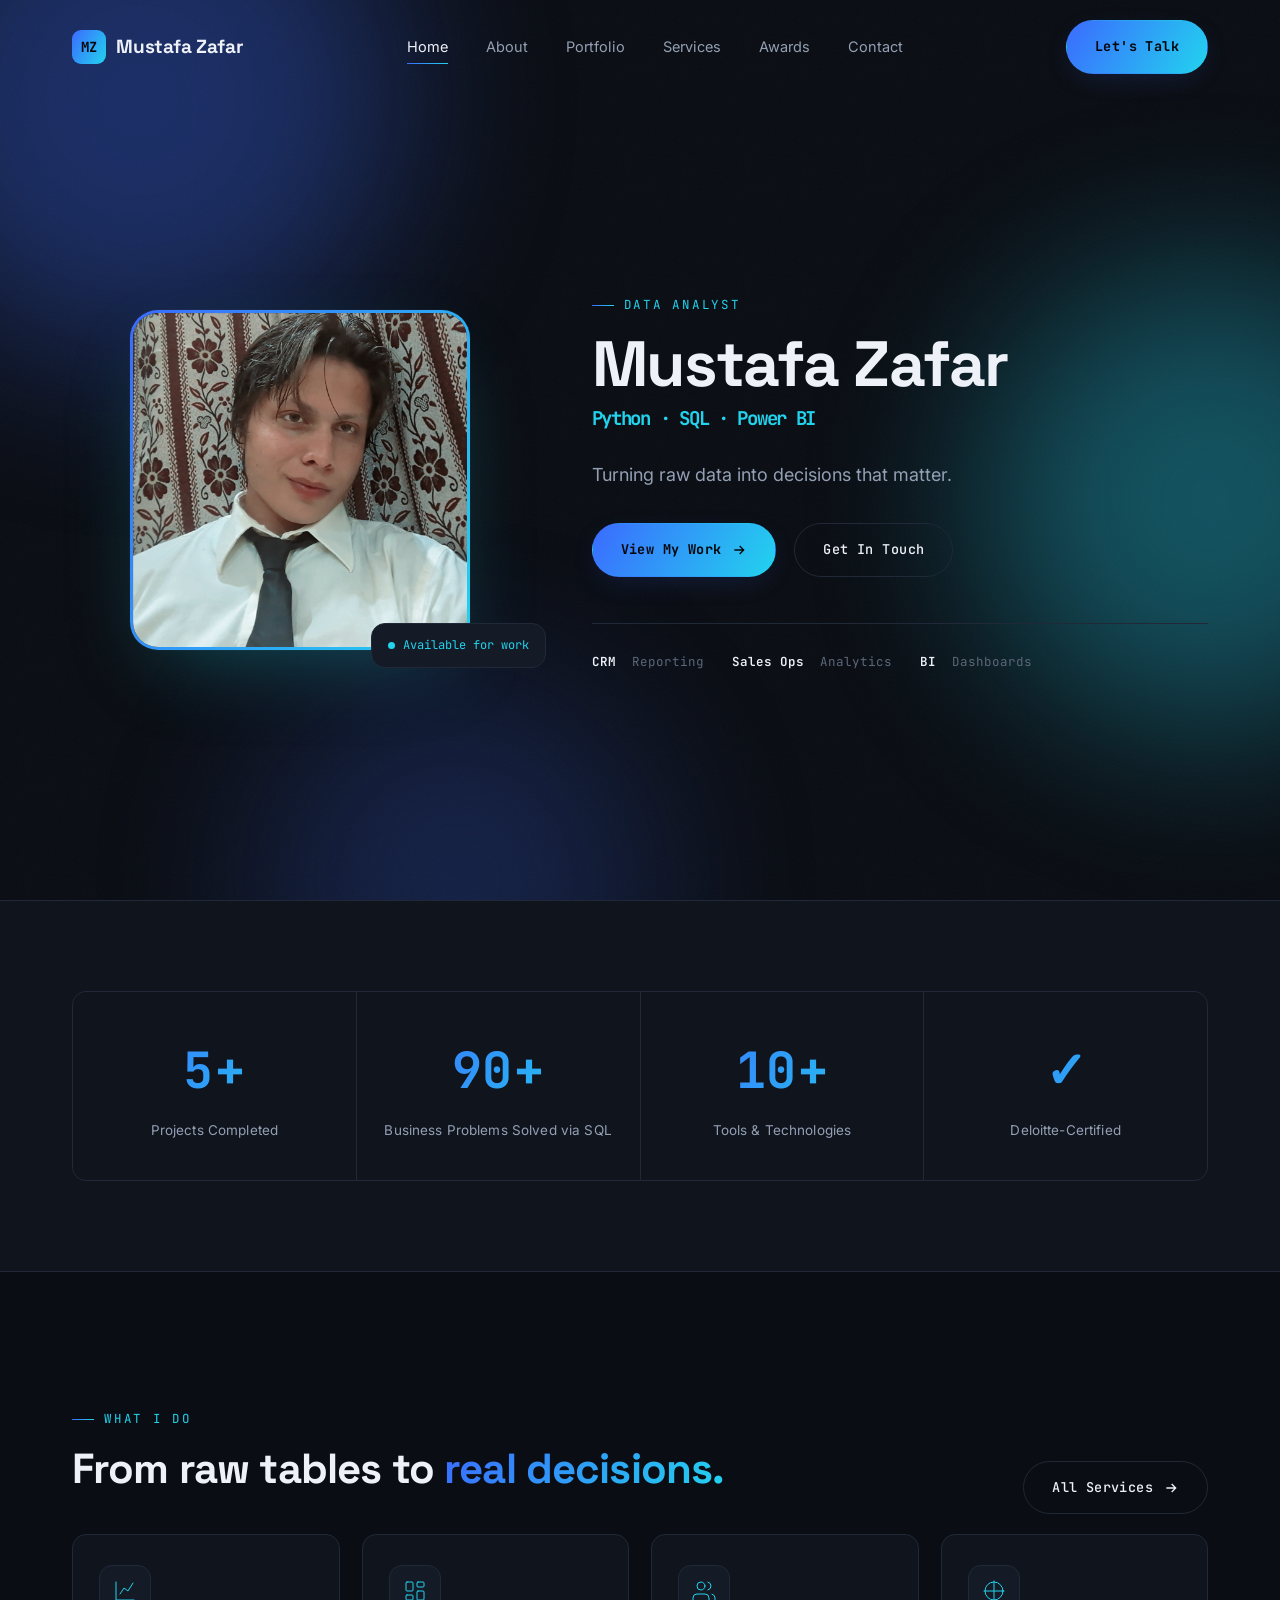
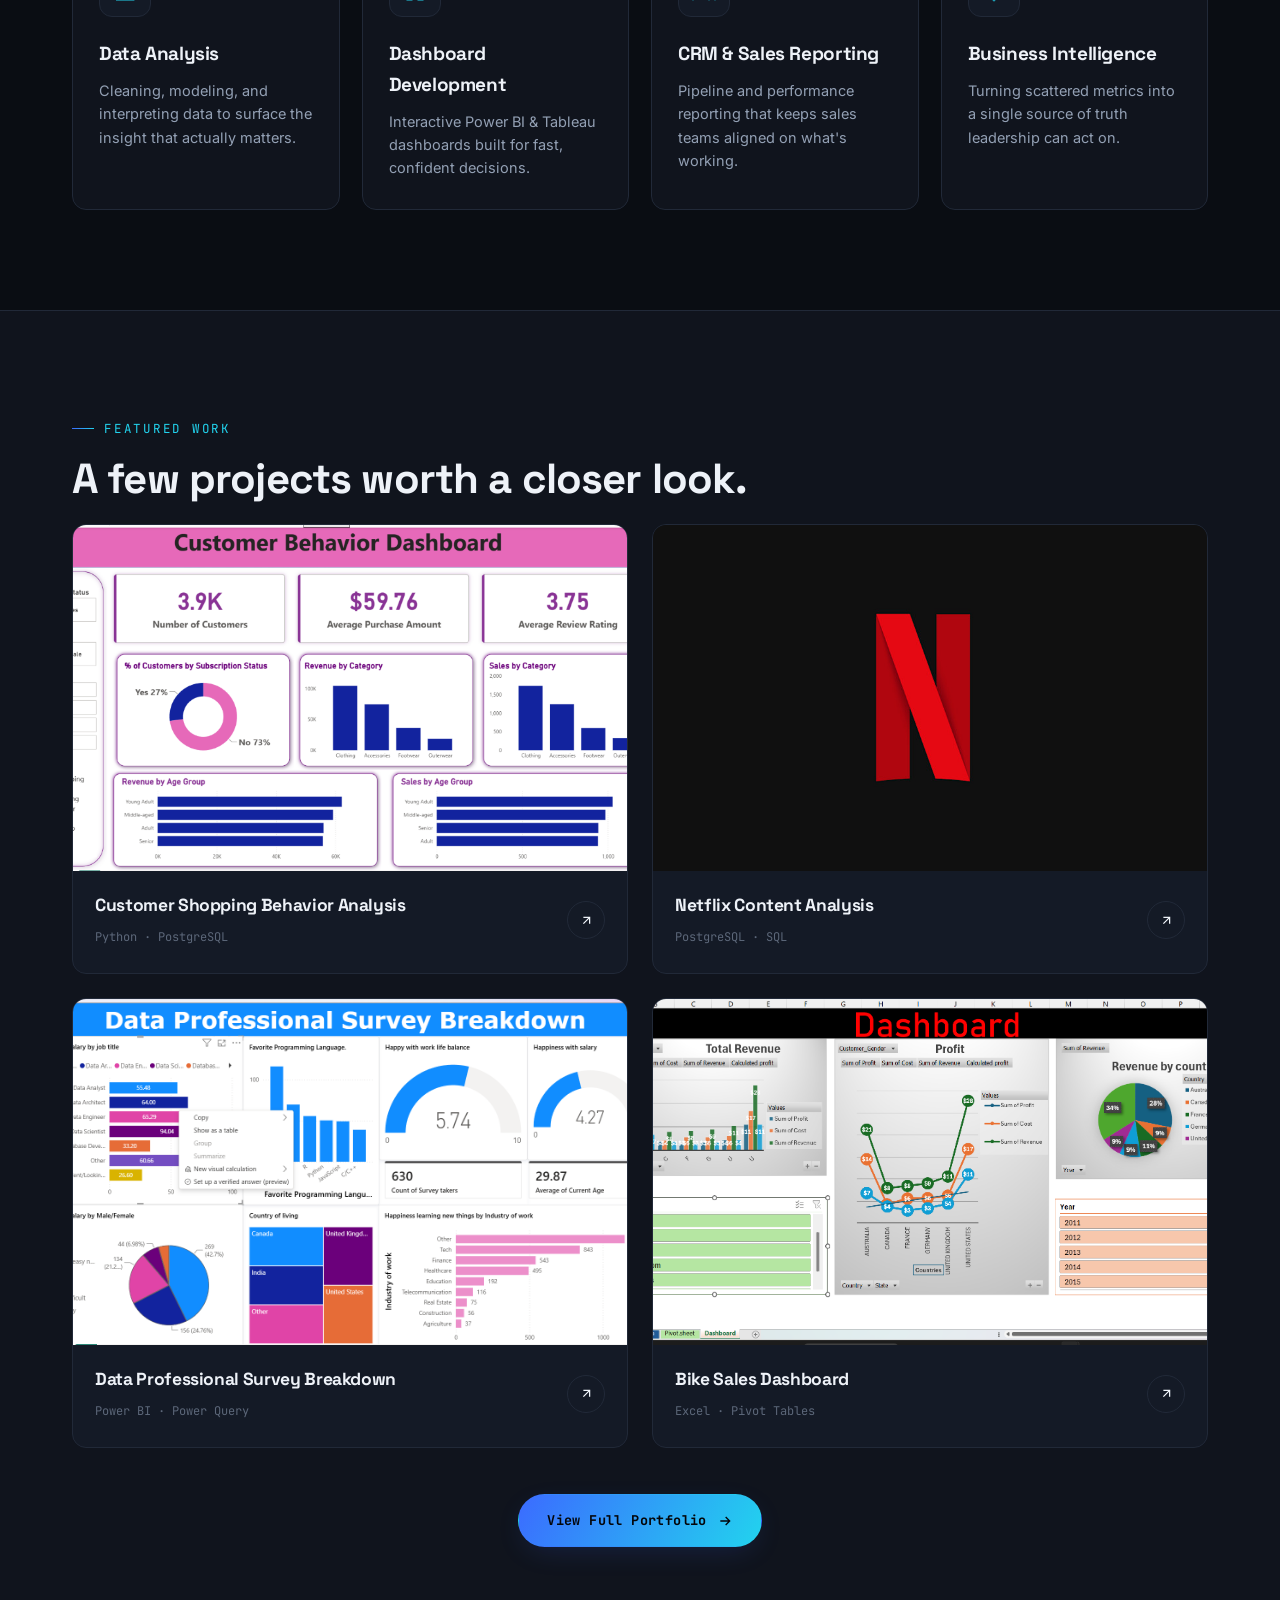
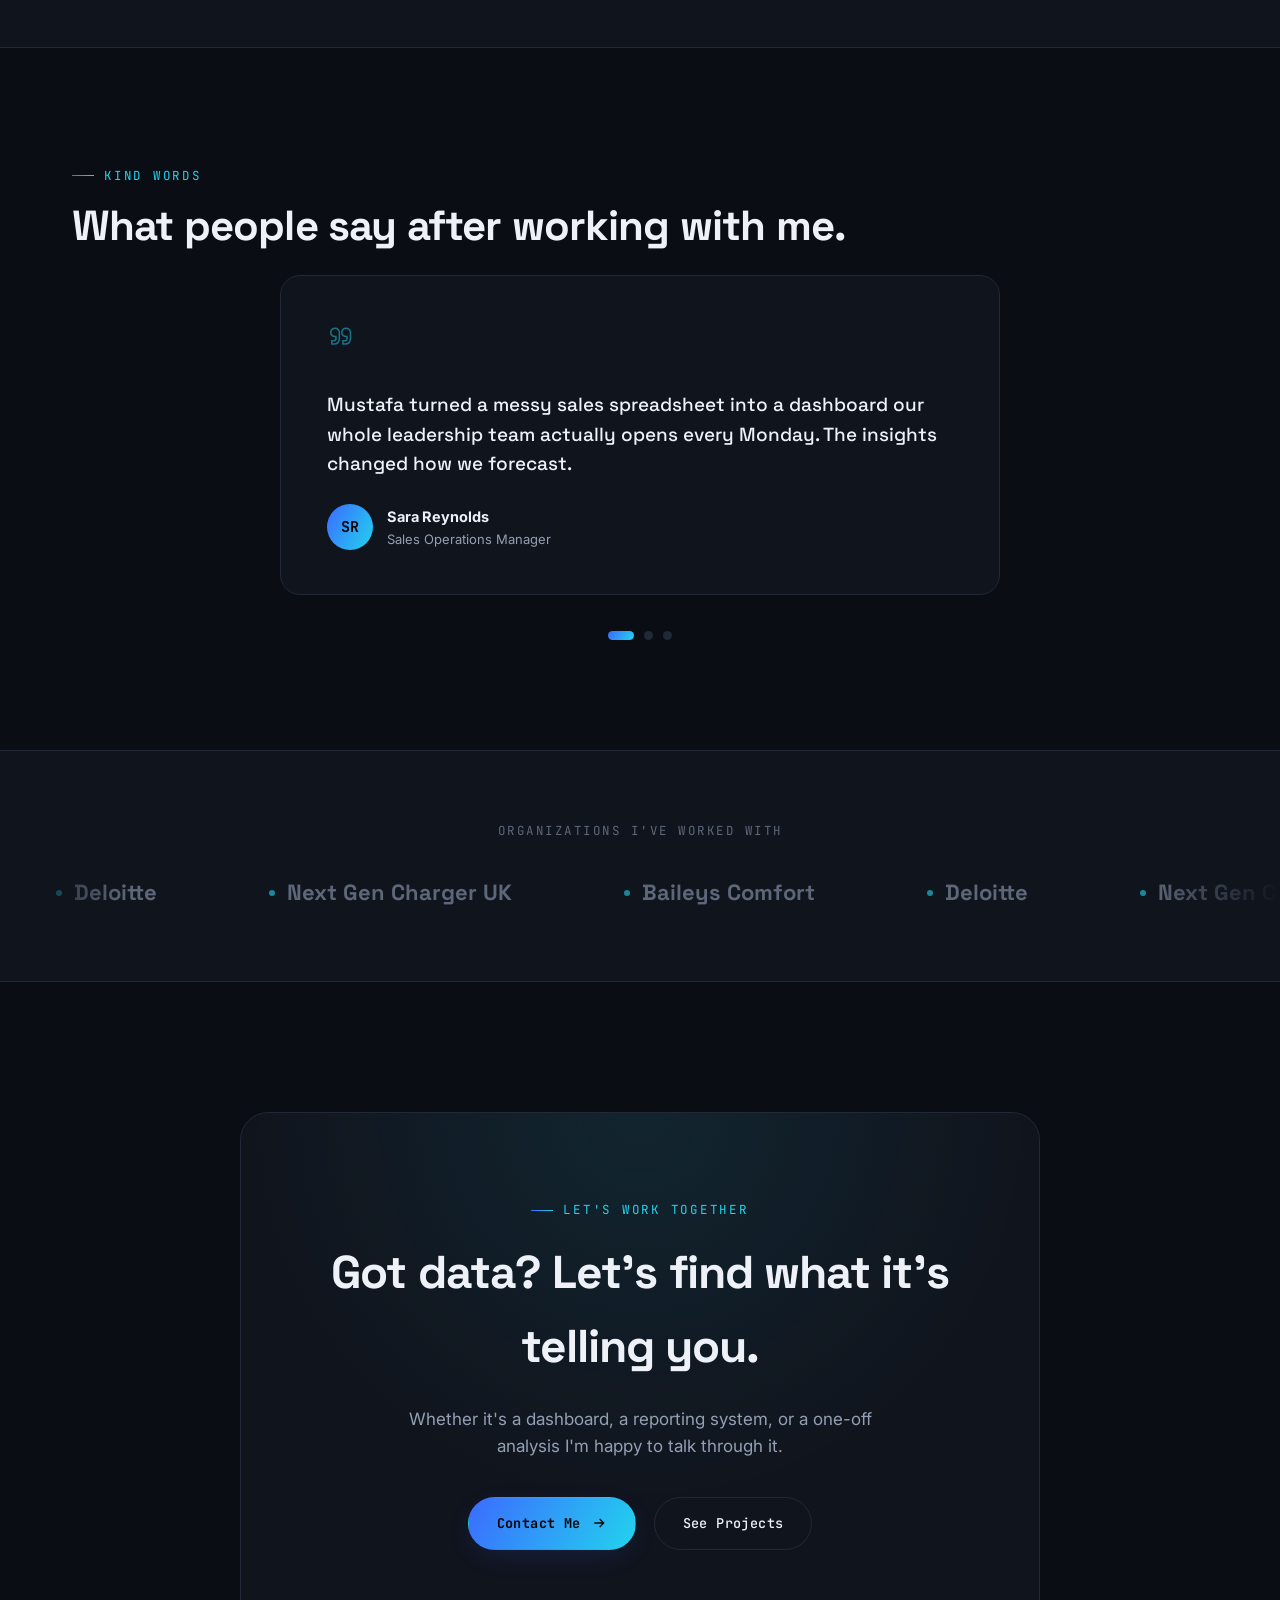
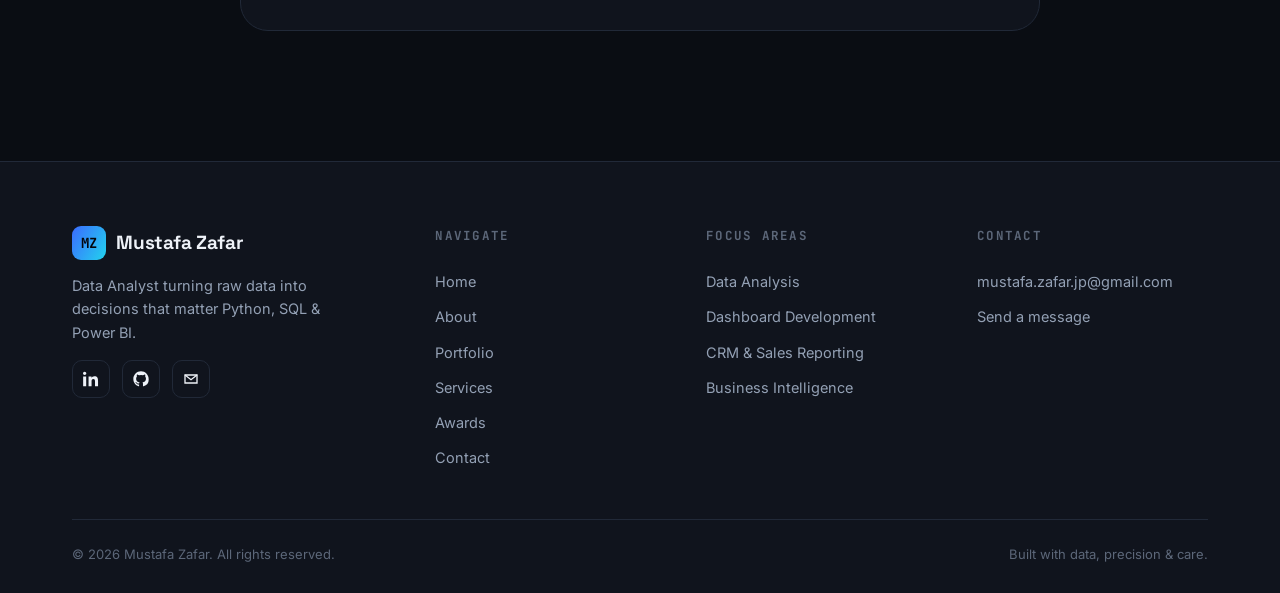
==== commit 2bbccdc6: "Update index.html" ====
--- a/index.html
+++ b/index.html
@@ -237,7 +237,7 @@
       <div class="cta-box reveal">
         <span class="eyebrow">Let's Work Together</span>
         <h2 data-ck="home.ctaHeading">Got data? Let's find what it's telling you.</h2>
-        <p data-ck="home.ctaSubtext">Whether it's a dashboard, a reporting system, or a one-off analysis — I'm happy to talk through it.</p>
+        <p data-ck="home.ctaSubtext">Whether it's a dashboard, a reporting system, or a one-off analysis I'm happy to talk through it.</p>
         <div class="cta-actions">
           <a href="contact.html" class="btn btn-primary">
             Contact Me
@@ -257,7 +257,7 @@
     <div class="footer-grid">
       <div class="footer-brand">
         <a href="index.html" class="logo"><span class="logo-mark">MZ</span> Mustafa Zafar</a>
-        <p>Data Analyst turning raw data into decisions that matter — Python, SQL &amp; Power BI.</p>
+        <p>Data Analyst turning raw data into decisions that matter Python, SQL &amp; Power BI.</p>
         <div class="socials">
           <a href="#" class="social-btn" aria-label="LinkedIn" data-social="linkedin"><svg viewBox="0 0 24 24" fill="currentColor"><path d="M4.98 3.5C4.98 4.88 3.87 6 2.5 6S0 4.88 0 3.5 1.11 1 2.48 1s2.5 1.12 2.5 2.5zM.22 8.24h4.56V23H.22V8.24zM8.34 8.24h4.37v2.01h.06c.61-1.16 2.1-2.38 4.32-2.38 4.62 0 5.47 3.04 5.47 7v8.13h-4.56v-7.21c0-1.72-.03-3.93-2.39-3.93-2.4 0-2.77 1.87-2.77 3.8v7.34H8.34V8.24z"/></svg></a>
           <a href="#" class="social-btn" aria-label="GitHub" data-social="github"><svg viewBox="0 0 24 24" fill="currentColor"><path d="M12 .5C5.65.5.5 5.65.5 12c0 5.08 3.29 9.39 7.86 10.91.57.1.78-.25.78-.55v-2.15c-3.2.7-3.87-1.36-3.87-1.36-.53-1.34-1.29-1.7-1.29-1.7-1.05-.72.08-.7.08-.7 1.17.08 1.78 1.2 1.78 1.2 1.03 1.77 2.71 1.26 3.37.96.1-.75.4-1.26.73-1.55-2.55-.29-5.24-1.28-5.24-5.69 0-1.26.45-2.29 1.19-3.09-.12-.29-.52-1.46.11-3.05 0 0 .97-.31 3.18 1.18a11 11 0 0 1 5.79 0c2.2-1.49 3.17-1.18 3.17-1.18.64 1.59.24 2.76.12 3.05.74.8 1.18 1.83 1.18 3.09 0 4.42-2.69 5.39-5.25 5.68.41.36.78 1.07.78 2.17v3.21c0 .31.21.66.79.55A10.52 10.52 0 0 0 23.5 12C23.5 5.65 18.35.5 12 .5z"/></svg></a>
@@ -282,7 +282,7 @@
       </div>
       <div class="footer-col">
         <h4>Contact</h4>
-        <a href="mailto:hello@mustafazafar.com" data-social="email">hello@mustafazafar.com</a>
+        <a href="mailto:mustafa.zafar.jp@gmail.com" data-social="email">mustafa.zafar.jp@gmail.com</a>
         <a href="contact.html">Send a message</a>
       </div>
     </div>
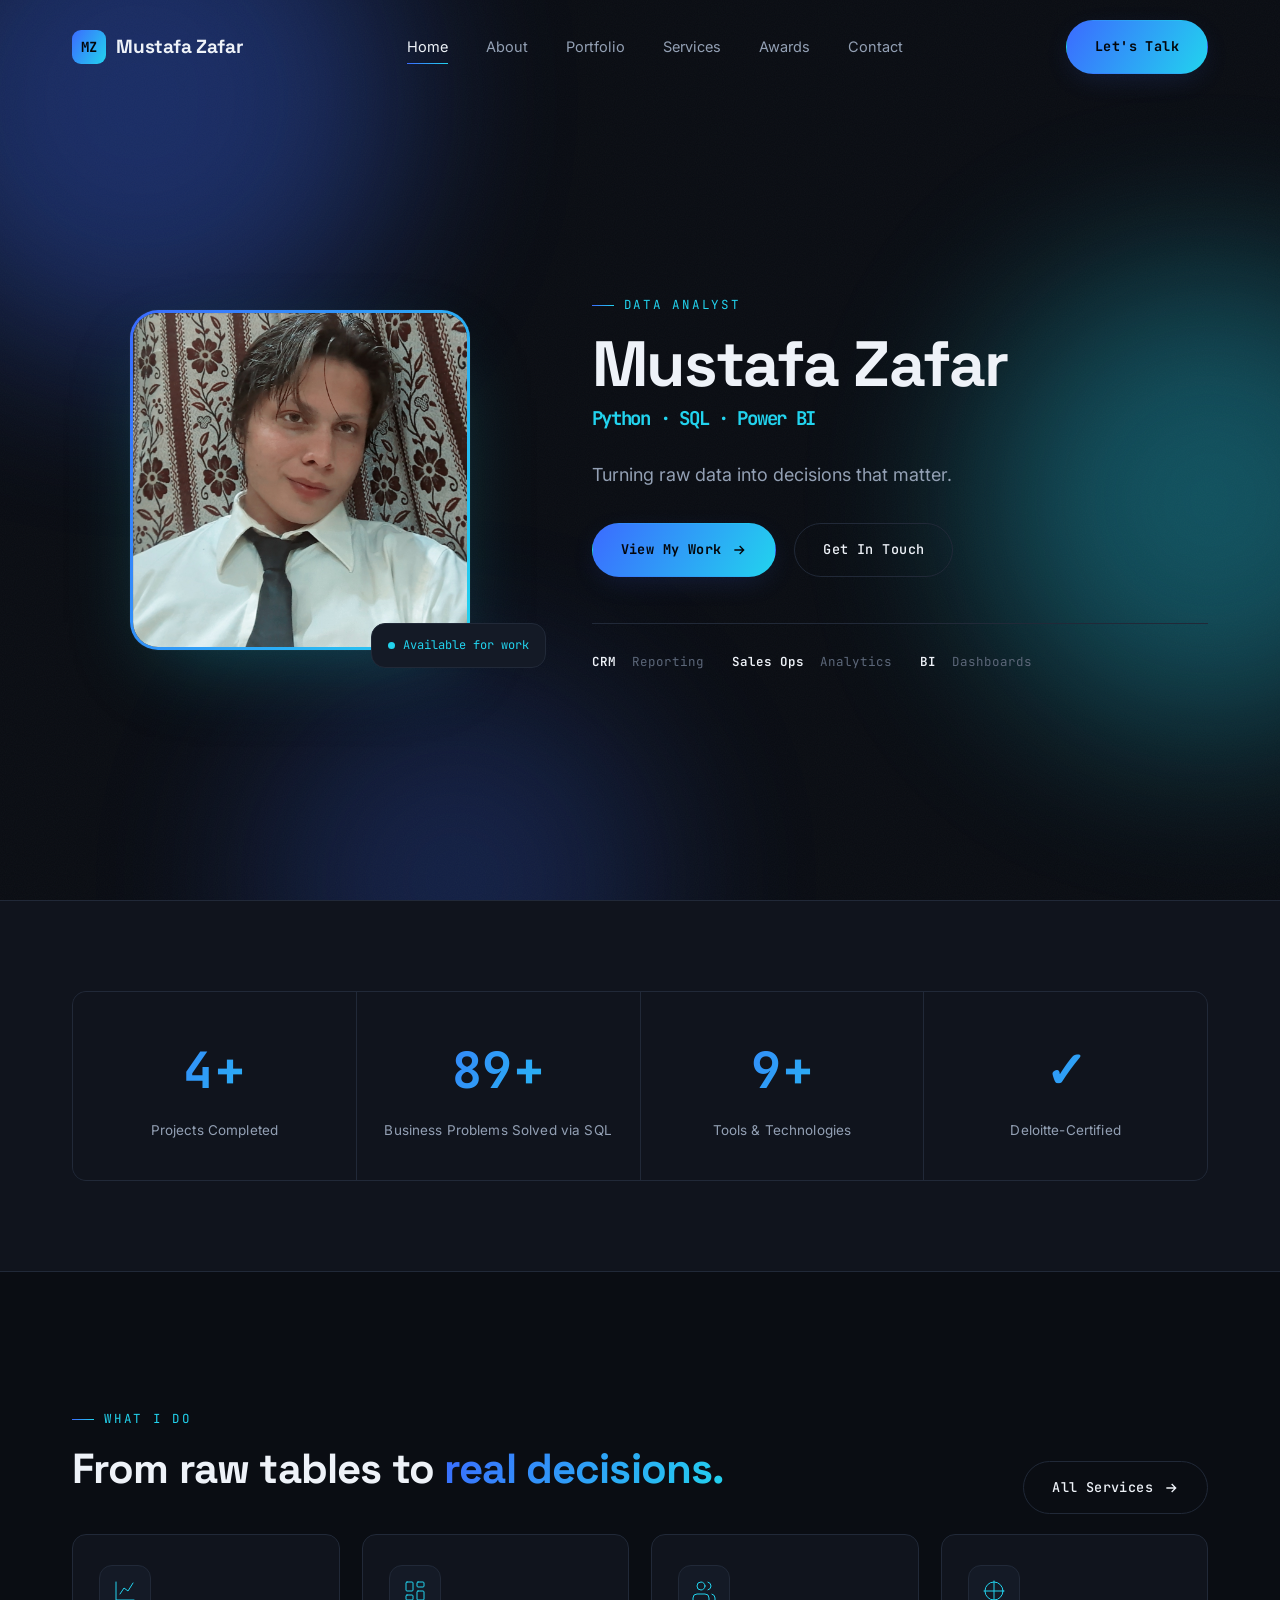
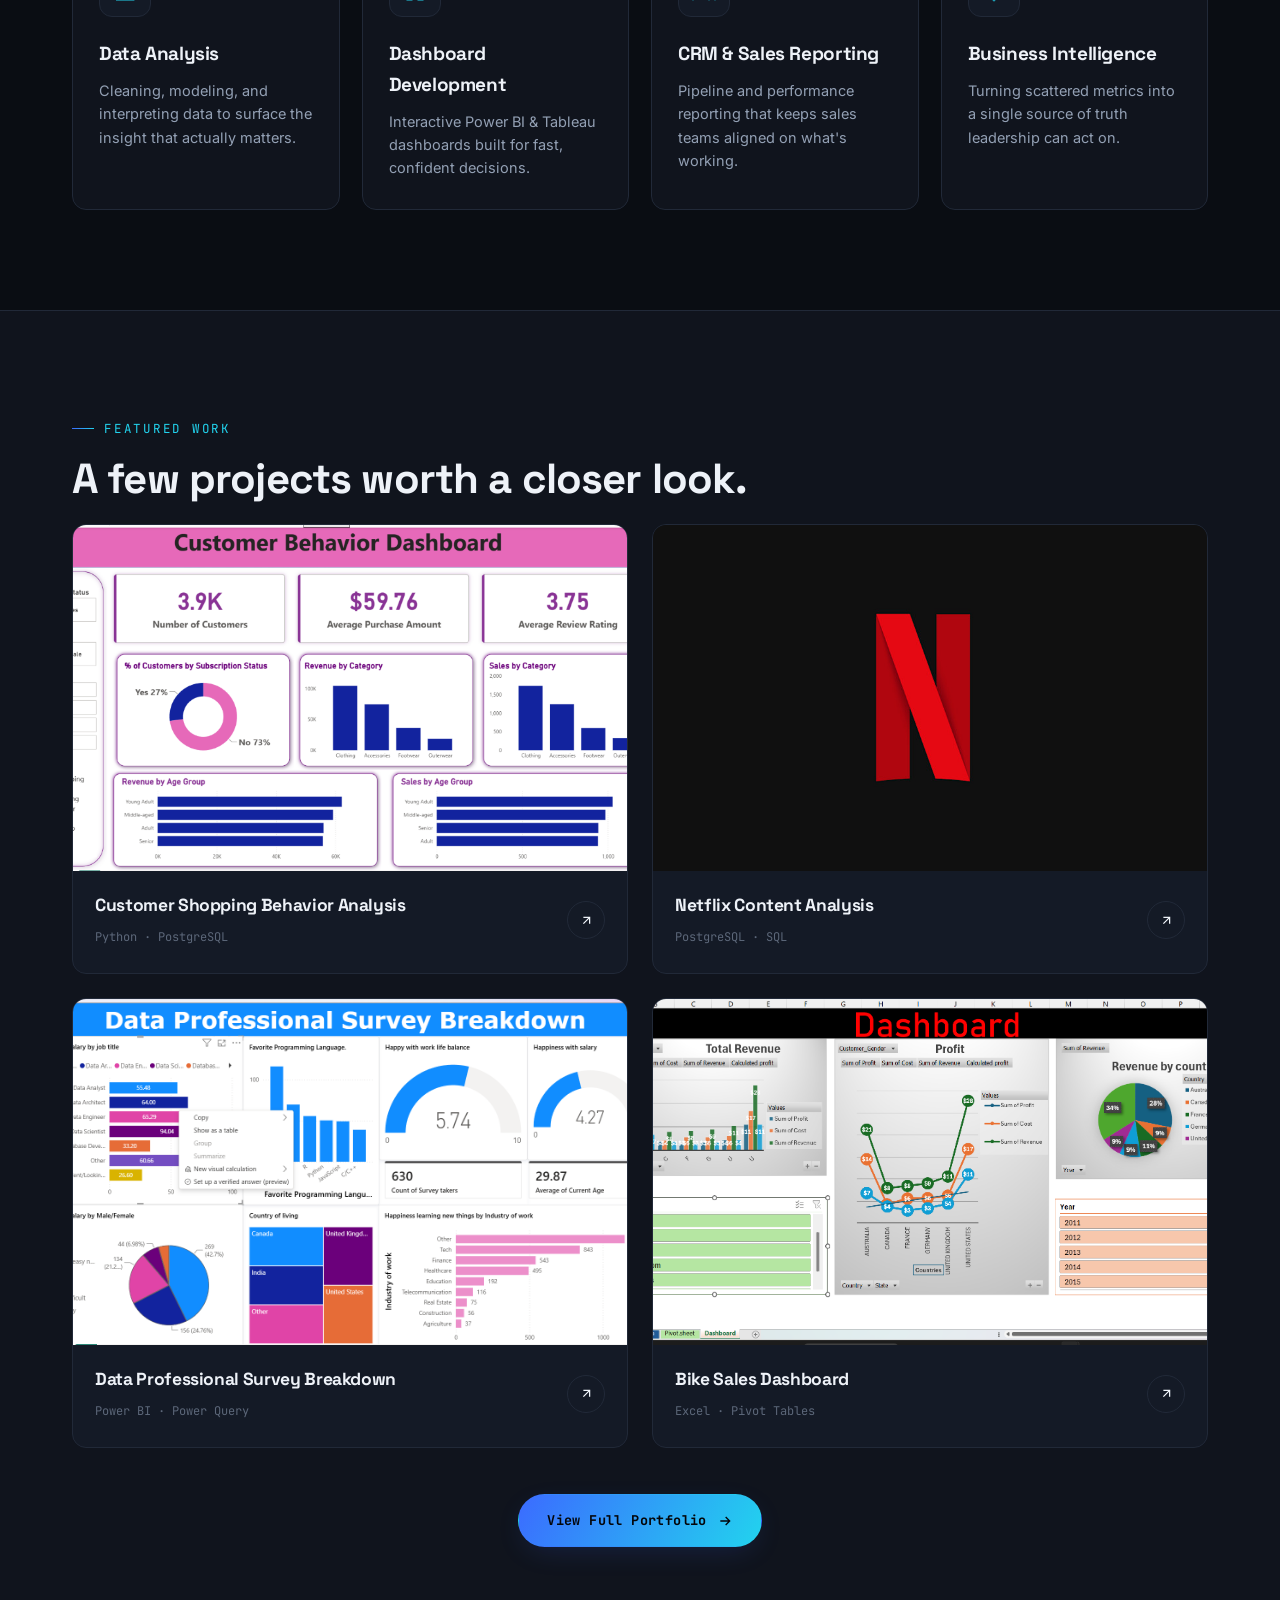
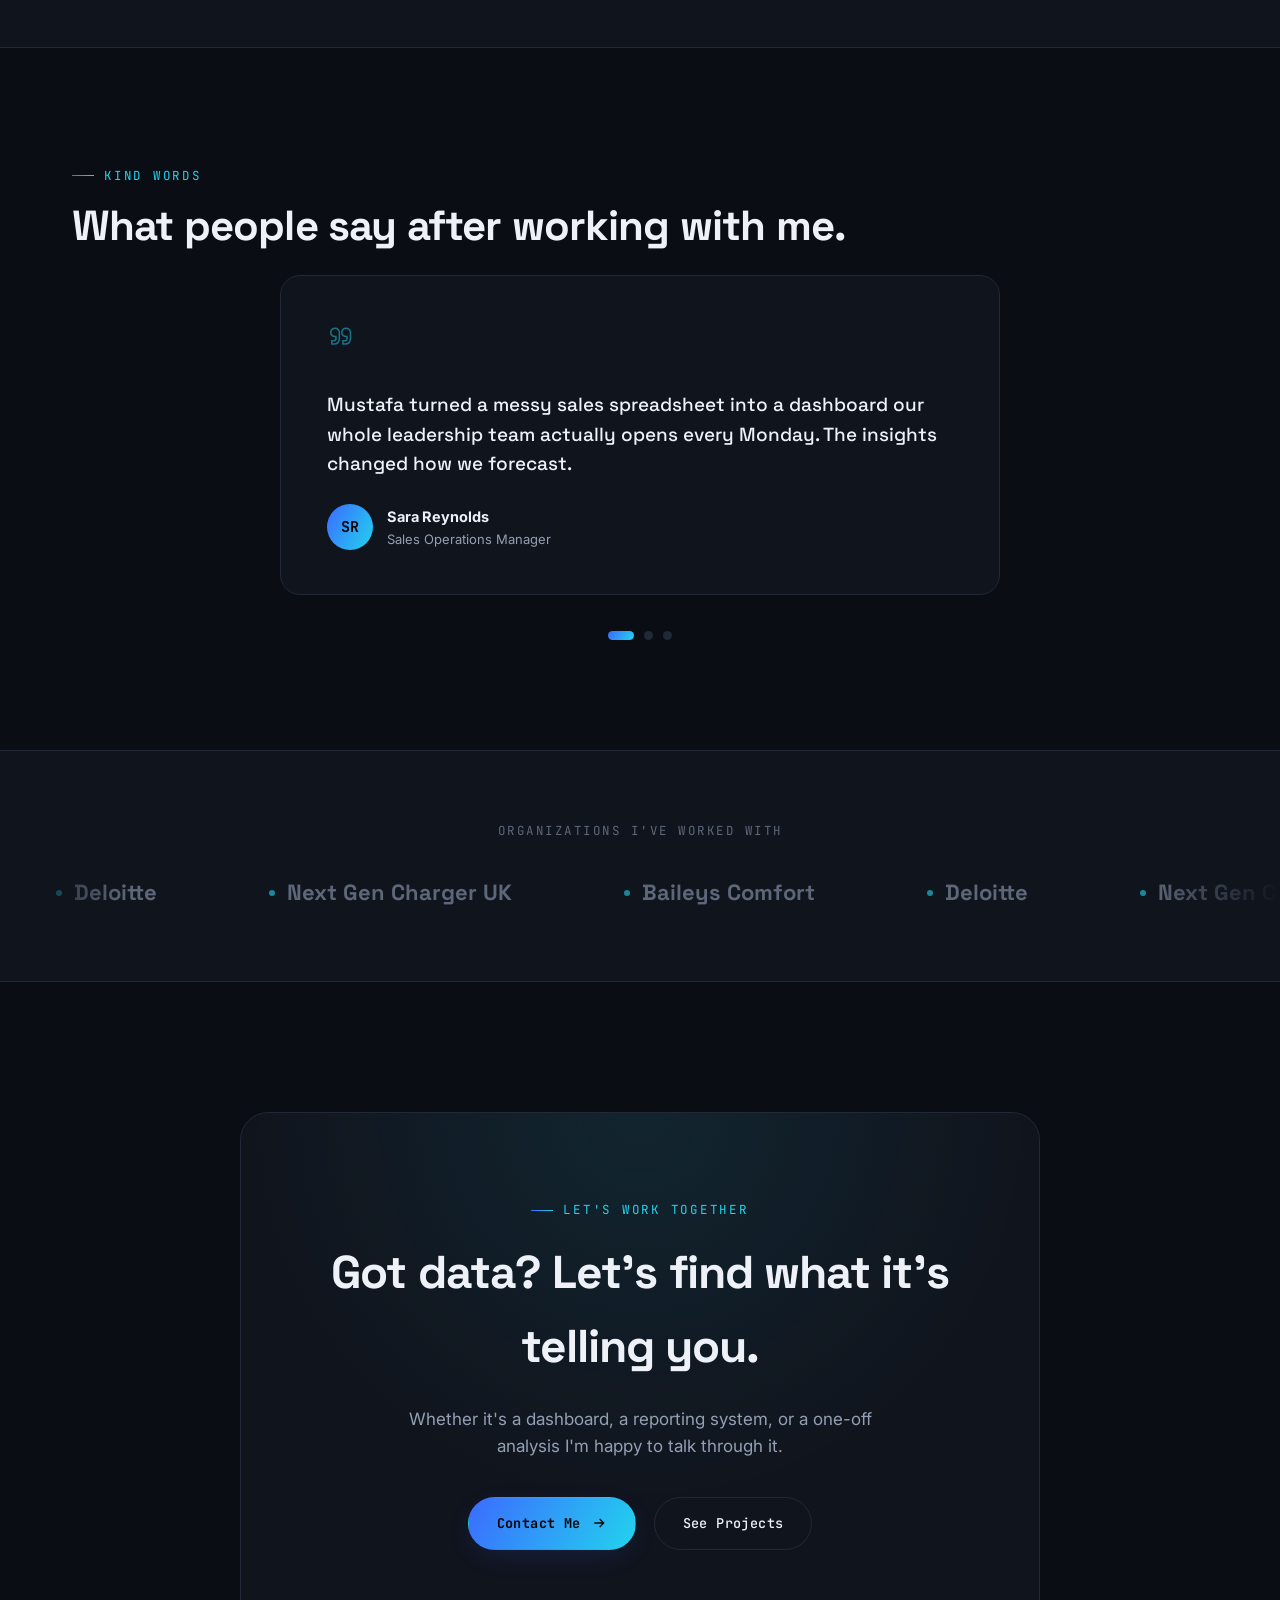
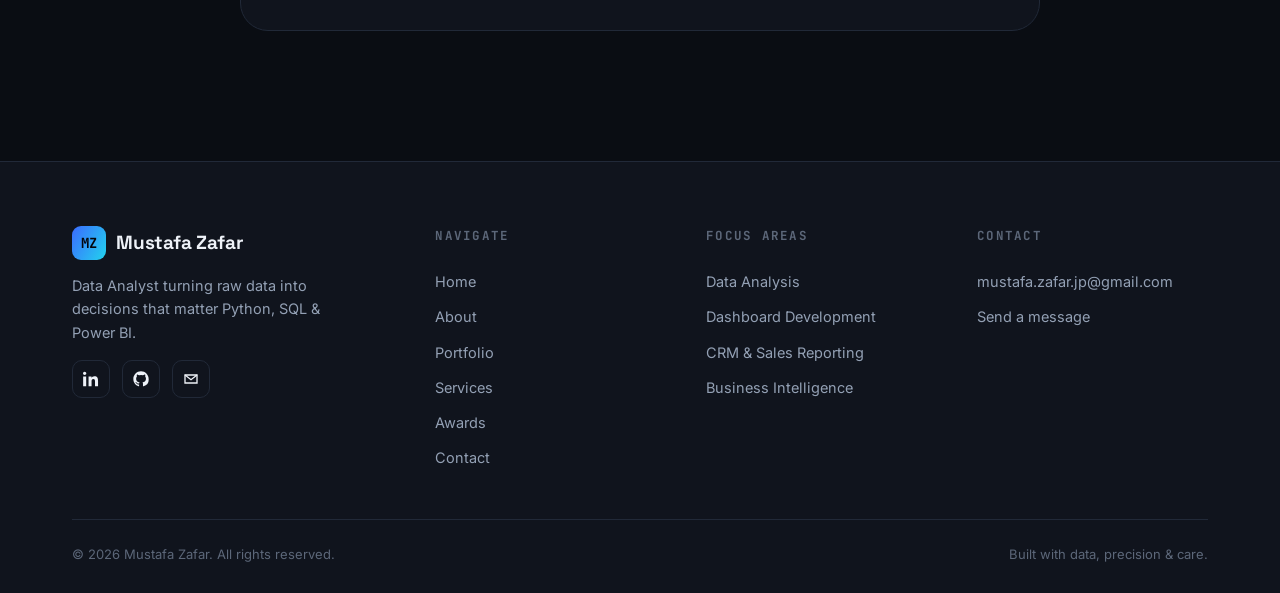
==== commit a6b732b3: "Update index.html" ====
--- a/index.html
+++ b/index.html
@@ -3,7 +3,7 @@
 <head>
 <meta charset="UTF-8">
 <meta name="viewport" content="width=device-width, initial-scale=1.0">
-<title>Mustafa Zafar — Data Analyst</title>
+<title>Mustafa Zafar Data Analyst</title>
 <meta name="description" content="Mustafa Zafar — Data Analyst specializing in Python, SQL, and Power BI. Turning raw data into decisions that matter.">
 <link rel="preconnect" href="https://fonts.googleapis.com">
 <link href="https://fonts.googleapis.com/css2?family=Space+Grotesk:wght@500;700&family=Inter:wght@400;500;600&family=JetBrains+Mono:wght@400;500;700&display=swap" rel="stylesheet">
@@ -194,13 +194,13 @@
               </div>
             </div>
           </div>
-          <div class="testi-slide">
+           <div class="testi-slide">
             <div class="testi-card">
               <div class="testi-quote-mark">"</div>
-              <p>Clear communication, clean dashboards, and always on time. Mustafa made our data feel usable for the first time in years.</p>
+              <p>Mustafa communicates clearly at every step and delivers fast, efficient work without ever cutting corners.</p>
               <div class="testi-person">
-                <div class="testi-avatar">AH</div>
-                <div><b>Amara Hussain</b><span>Business Analyst, Baileys Comfort</span></div>
+                <div class="testi-avatar">MH</div>
+                <div><b>M. Hussain</b><span>Verification Team Lead, Baileys Comfort</span></div>
               </div>
             </div>
           </div>
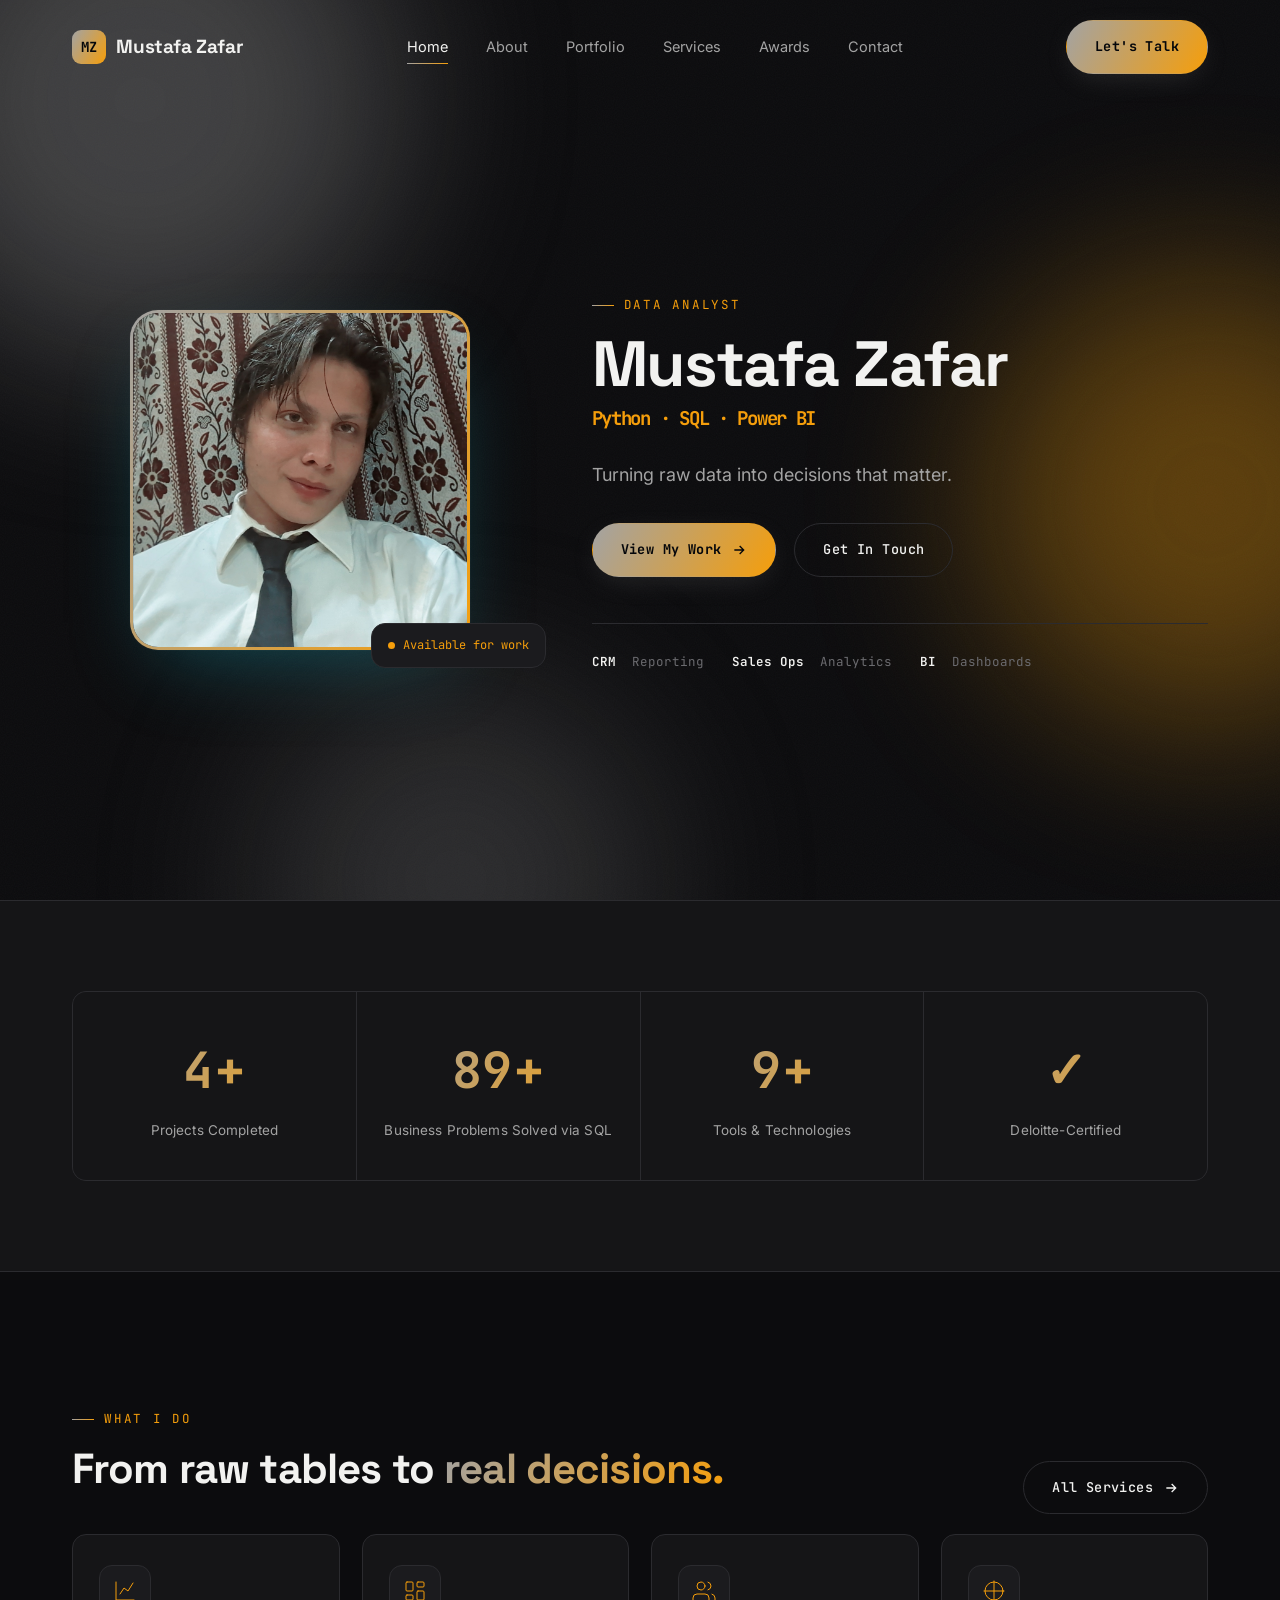
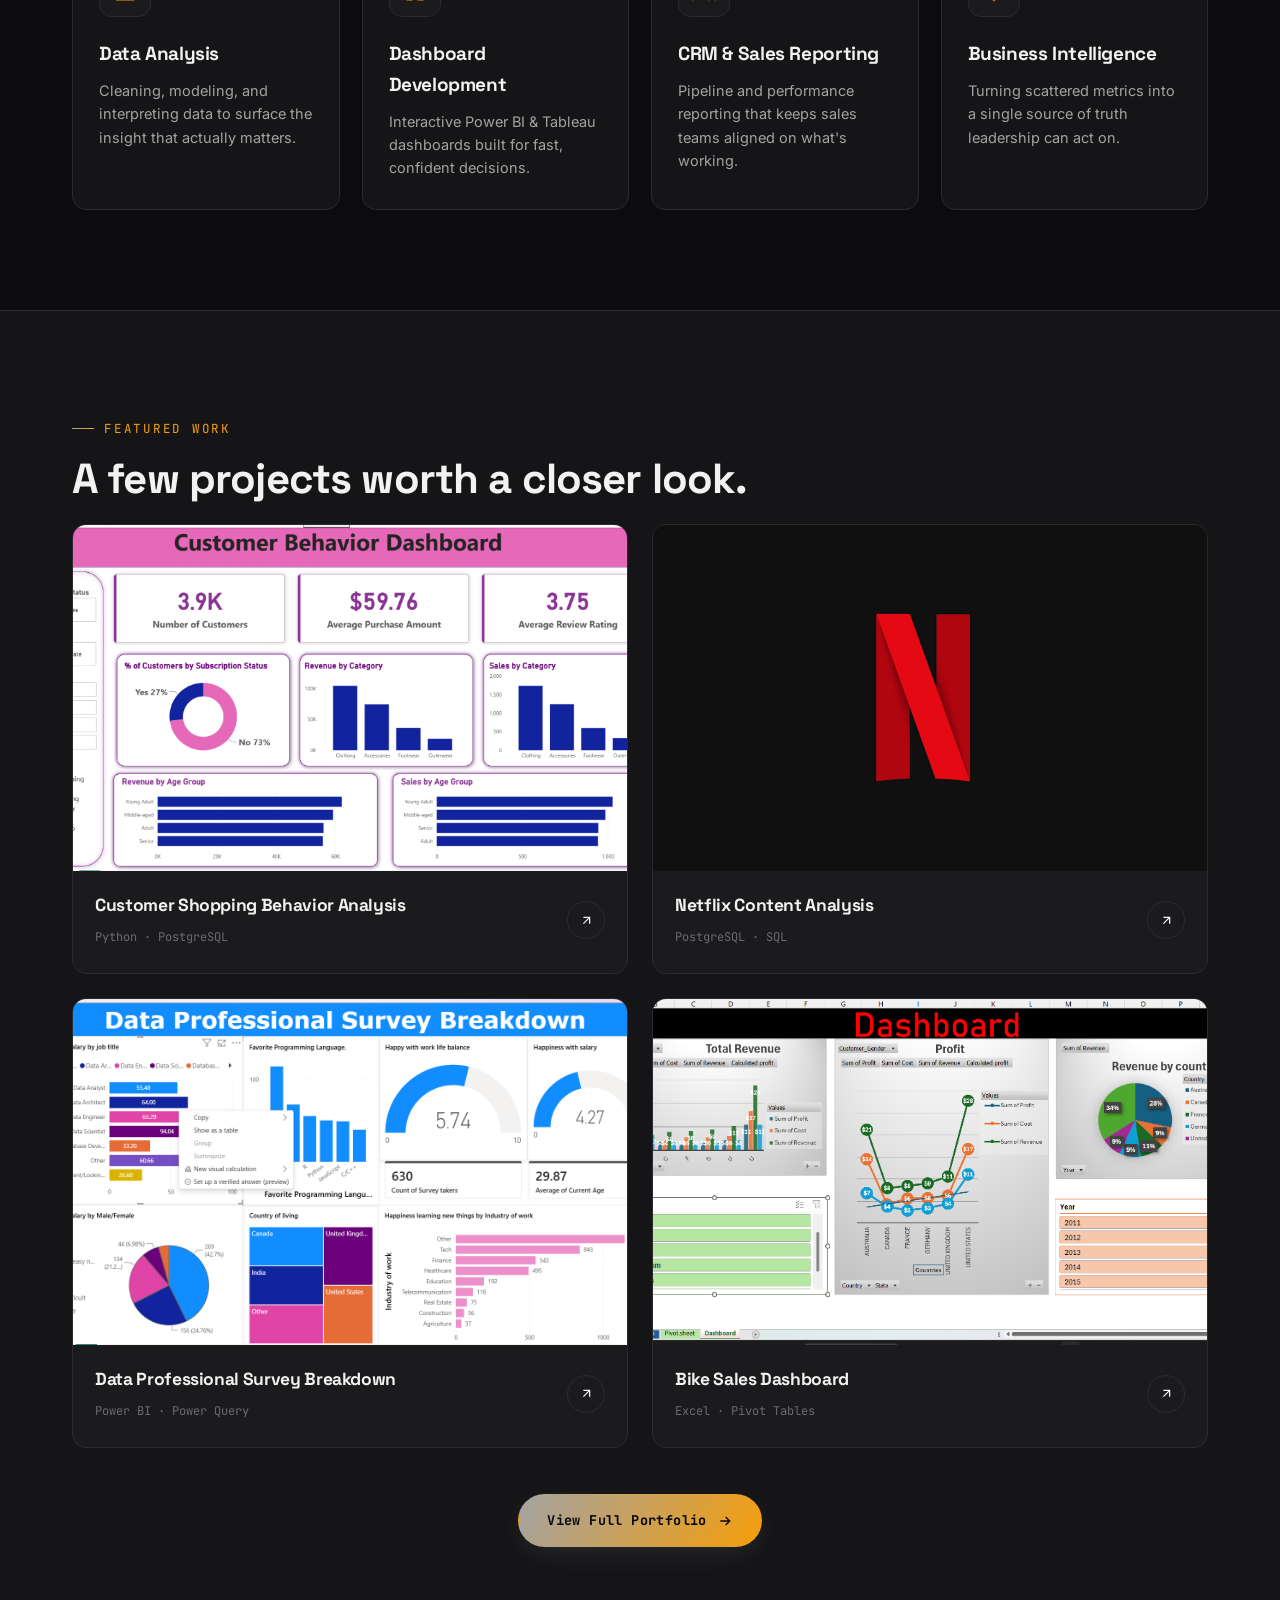
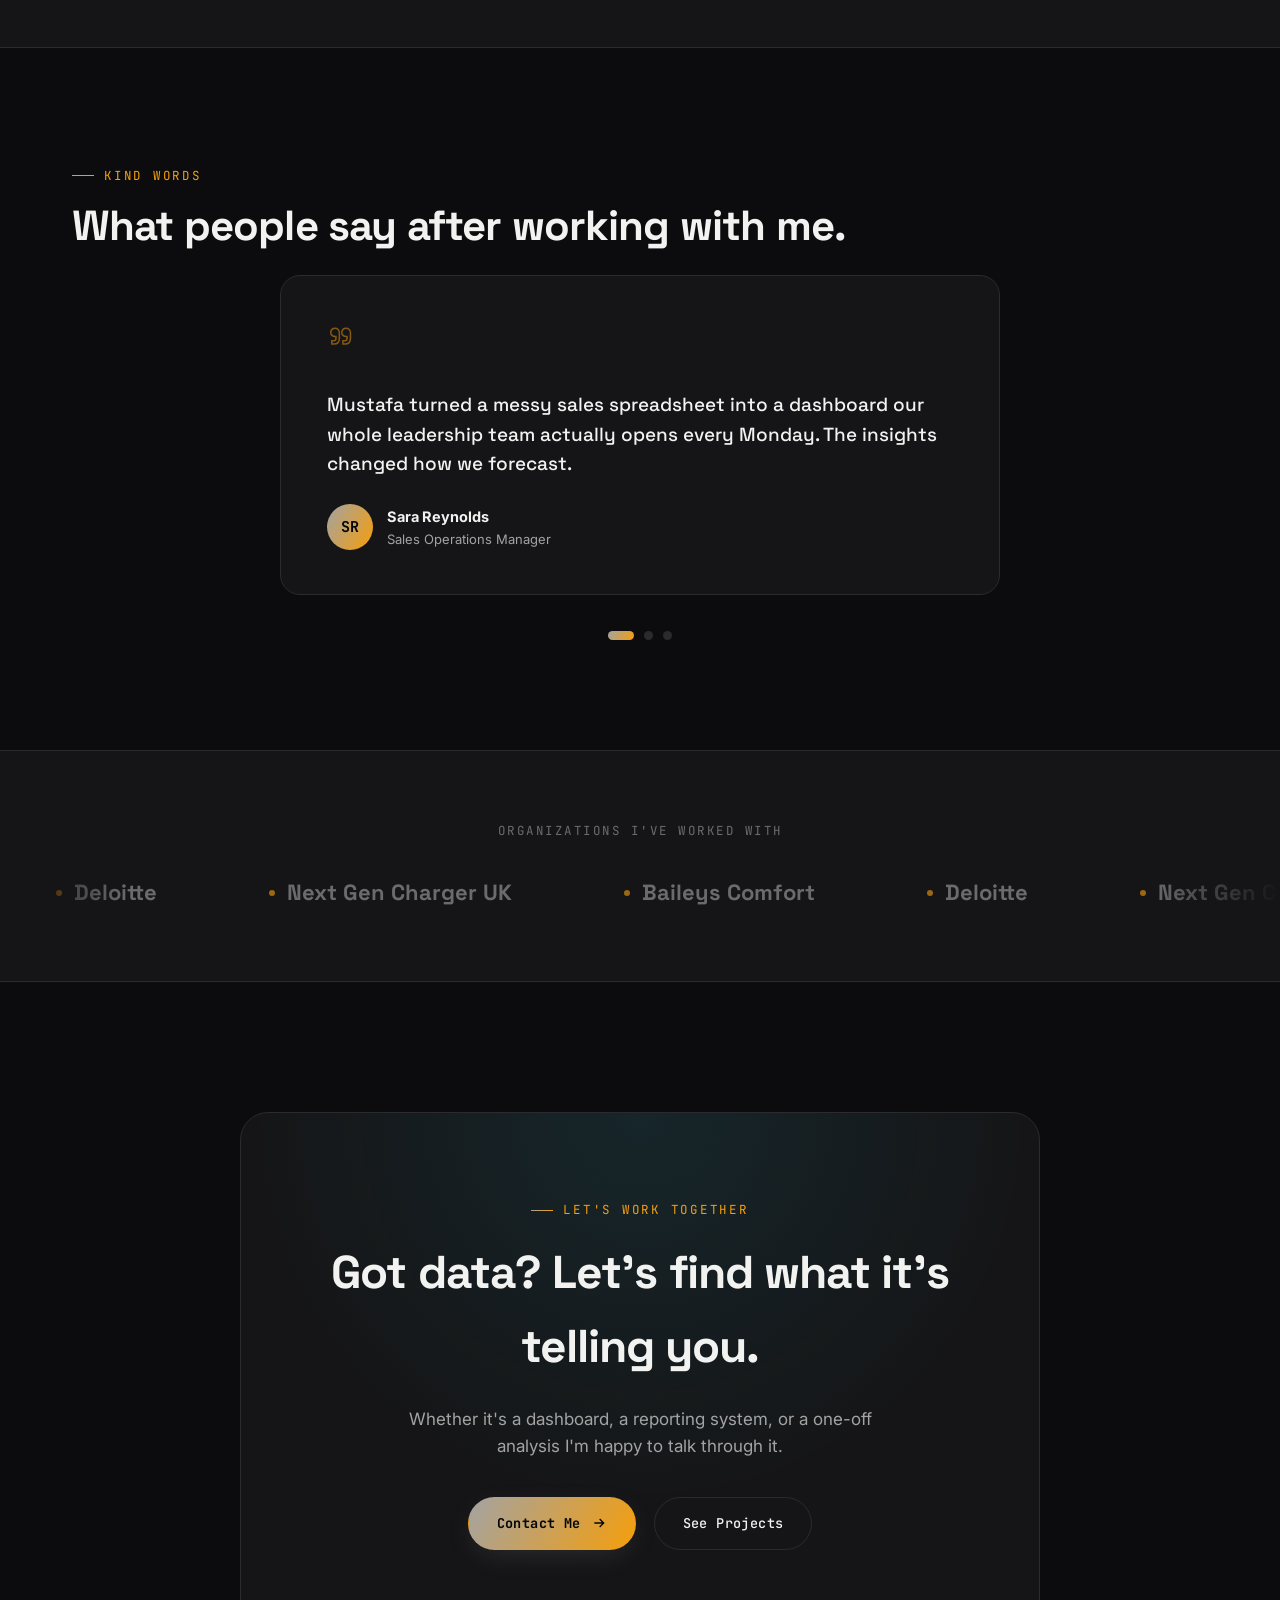
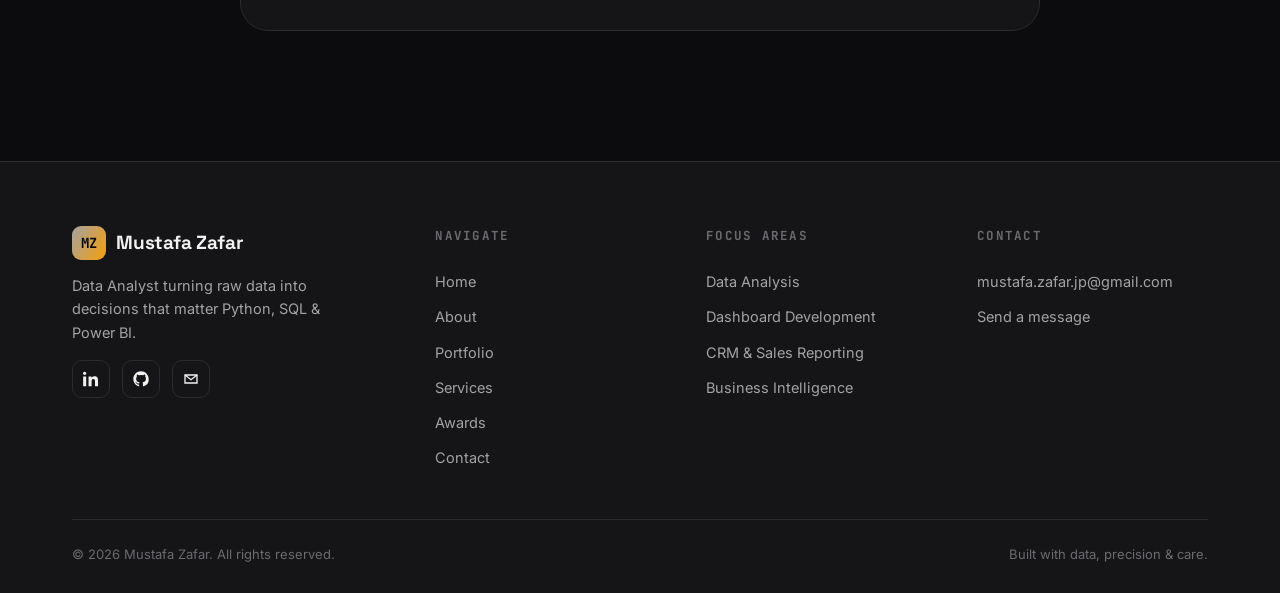
==== commit dbe12e55: "Update index.html" ====
--- a/index.html
+++ b/index.html
@@ -4,7 +4,7 @@
 <meta charset="UTF-8">
 <meta name="viewport" content="width=device-width, initial-scale=1.0">
 <title>Mustafa Zafar Data Analyst</title>
-<meta name="description" content="Mustafa Zafar — Data Analyst specializing in Python, SQL, and Power BI. Turning raw data into decisions that matter.">
+<meta name="description" content="Mustafa Zafar Data Analyst specializing in Python, SQL, Excel and Power BI. Turning raw data into decisions that matter.">
 <link rel="preconnect" href="https://fonts.googleapis.com">
 <link href="https://fonts.googleapis.com/css2?family=Space+Grotesk:wght@500;700&family=Inter:wght@400;500;600&family=JetBrains+Mono:wght@400;500;700&display=swap" rel="stylesheet">
 <link rel="stylesheet" href="assets/css/style.css">
